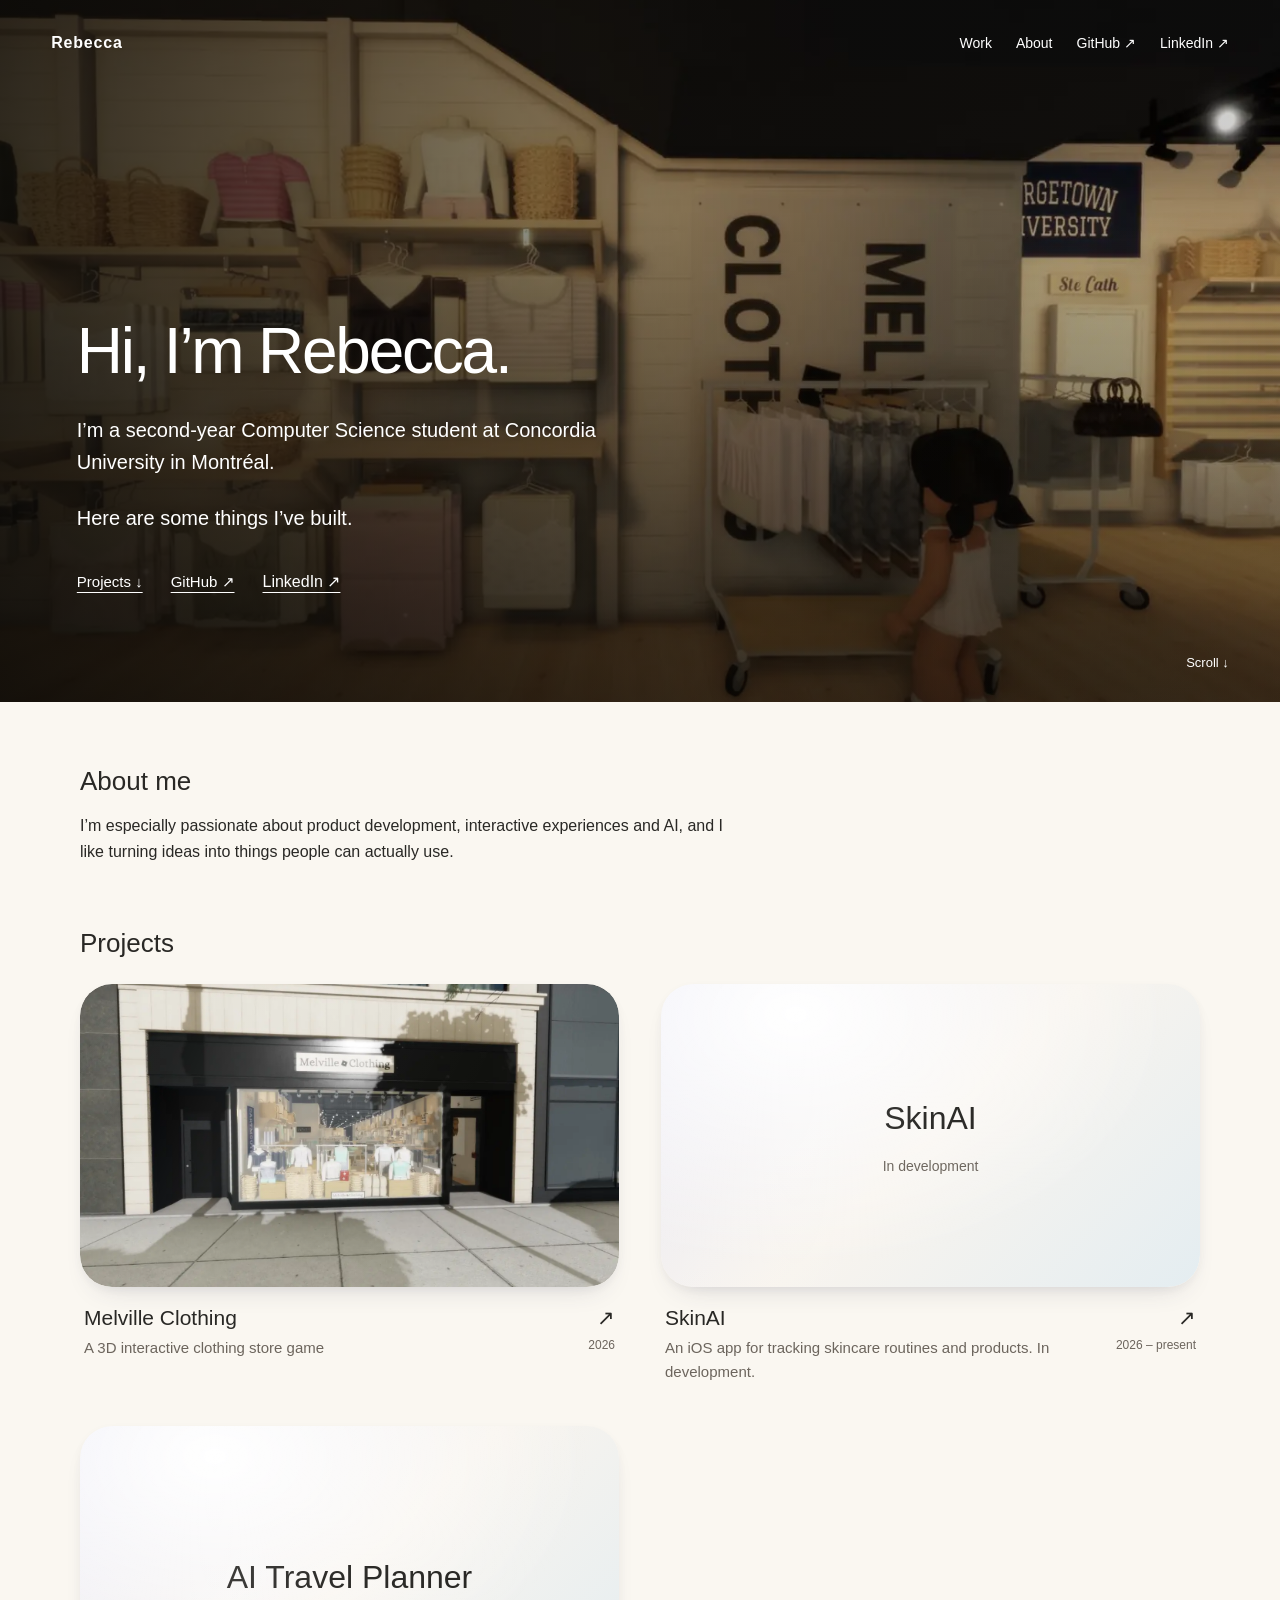
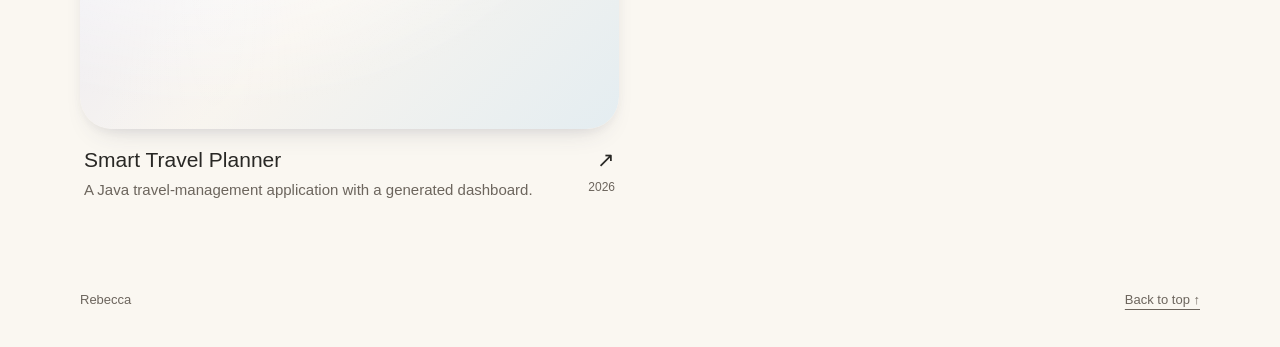
==== index.html @ ee742b2e "Rename project from 'AI Travel Planner' to 'Smart Travel Planner'" ====
<!doctype html>
<html lang="en">
<head>
  <meta charset="utf-8" />
  <meta name="viewport" content="width=device-width, initial-scale=1" />
  <meta name="description" content="Rebecca — second-year Computer Science student at Concordia University in Montréal, sharing projects in product development, AI, and interactive experiences." />
  <title>Rebecca — Portfolio</title>
  <link rel="stylesheet" href="styles.css?v=20261008-travel" />
</head>
<body>
  <header class="site-header">
    <a class="brand" href="#top">Rebecca</a>
    <nav aria-label="Primary navigation">
      <a href="#work">Work</a>
      <a href="#about">About</a>
      <a href="https://github.com/re-messi" target="_blank" rel="noreferrer">GitHub ↗</a>
      <a href="https://www.linkedin.com/in/re-messi/" target="_blank" rel="noreferrer">LinkedIn ↗</a>
    </nav>
  </header>

  <main id="top">
    <section class="hero" aria-labelledby="hero-title">
      <div class="hero-media" aria-hidden="true">
        <img src="assets/hero-store.webp" alt="" />
        <div class="hero-scrim"></div>
      </div>
      <div class="hero-content">

        <h1 id="hero-title">Hi, I’m Rebecca.</h1>
        <p class="hero-copy">I’m a second-year Computer Science student at Concordia University in Montréal.</p>
        <p class="hero-copy">Here are some things I’ve built.</p>
        <div class="hero-actions">
          <a class="button button-primary" href="#work">Projects ↓</a>
          <a class="button button-ghost" href="https://github.com/re-messi" target="_blank" rel="noreferrer">GitHub ↗</a>
      <a href="https://www.linkedin.com/in/re-messi/" target="_blank" rel="noreferrer">LinkedIn ↗</a>
        </div>
      </div>
      <a class="scroll-cue" href="#work" aria-label="Scroll to projects">Scroll ↓</a>
    </section>

    <section class="section about-section" id="about" aria-labelledby="about-title">
      <h2 id="about-title">About me</h2>
      <p>I’m especially passionate about product development, interactive experiences and AI, and I like turning ideas into things people can actually use.</p>
    </section>

    <section class="section project-selection" id="work" aria-labelledby="projects-title">
      <h2 id="projects-title">Projects</h2>
      <div class="project-previews">
        <a class="project-preview" href="melville.html">
          <div class="project-preview-media"><img src="assets/exterior.webp" alt="Melville Clothing storefront in Roblox" loading="lazy" /></div>
          <h3>Melville Clothing <span aria-hidden="true">↗</span></h3>
          <div class="project-preview-details">
            <p>A 3D interactive clothing store game</p>
            <p class="project-date">2026</p>
          </div>
        </a>
        <a class="project-preview" href="skinai.html">
          <div class="project-preview-media"><div class="project-placeholder" aria-hidden="true"><span>SkinAI</span><small>In development</small></div></div>
          <h3>SkinAI <span aria-hidden="true">↗</span></h3>
          <div class="project-preview-details">
            <p>An iOS app for tracking skincare routines and products. In development.</p>
            <p class="project-date"><time datetime="2026-09">2026</time> – present</p>
          </div>
        </a>
        <a class="project-preview" href="aitravelplanner.html">
          <div class="project-preview-media"><div class="project-placeholder" aria-hidden="true"><span>AI Travel Planner</span></div></div>
          <h3>Smart Travel Planner <span aria-hidden="true">↗</span></h3>
          <div class="project-preview-details">
            <p>A Java travel-management application with a generated dashboard.</p>
            <p class="project-date">2026</p>
          </div>
        </a>
      </div>
    </section>

  </main>

  <footer>
    <span>Rebecca</span>
    <a href="#top">Back to top ↑</a>
  </footer>
</body>
</html>
---- styles.css ----
:root {
  --ink: #292825;
  --paper: #faf7f1;
  --muted: #6c655d;
  --max: 1120px;
}
* { box-sizing: border-box; }
body {
  margin: 0;
  background: var(--paper);
  color: var(--ink);
  font-family: Inter, ui-sans-serif, -apple-system, BlinkMacSystemFont, "Segoe UI", sans-serif;
  line-height: 1.6;
}
a { color: inherit; text-underline-offset: 5px; }
img { display: block; width: 100%; }
button { font: inherit; }
a:focus-visible, button:focus-visible { outline: 2px solid currentColor; outline-offset: 5px; }
.site-header {
  position: absolute;
  z-index: 2;
  inset: 0 0 auto;
  display: flex;
  align-items: center;
  justify-content: space-between;
  padding: 24px clamp(20px, 4vw, 64px);
  color: white;
}
.brand { font-weight: 650; letter-spacing: .05em; text-decoration: none; }
nav { display: flex; gap: 24px; }
nav a { font-size: 14px; text-decoration: none; padding: 8px 0; }
.hero {
  min-height: 78vh;
  min-height: 78svh;
  position: relative;
  display: flex;
  align-items: flex-end;
  background: #17140f;
  color: white;
}
.hero-media { position: absolute; inset: 0; overflow: hidden; }
.hero-media img { height: 100%; object-fit: cover; object-position: center; }
.hero-scrim {
  position: absolute;
  inset: 0;
  background: linear-gradient(90deg, rgba(9,8,6,.82), rgba(9,8,6,.34) 55%, rgba(9,8,6,.18)), linear-gradient(0deg, rgba(9,8,6,.58), transparent 70%);
}
.hero-content {
  position: relative;
  width: 100%;
  padding: 150px clamp(20px, 6vw, 90px) 100px;
}
h1, h2, h3 { font-weight: 500; line-height: 1.2; }
.hero h1 { margin: 0; font-size: clamp(38px, 5vw, 68px); letter-spacing: -.035em; }
.hero-copy { max-width: 590px; margin: 24px 0 0; font-size: clamp(17px, 1.6vw, 20px); }
.hero-actions { display: flex; flex-wrap: wrap; align-items: center; gap: 28px; margin-top: 28px; }
.button { display: inline-block; padding: 8px 0; font-size: 15px; }
.scroll-cue { position: absolute; right: clamp(20px, 4vw, 64px); bottom: 28px; font-size: 13px; text-decoration: none; }
.section, footer { width: min(var(--max), calc(100% - 48px)); margin: 0 auto; }
.section { padding: 64px 0; }
.intro { padding-top: 24px; padding-bottom: 0; }
.section-kicker, .project-meta { margin: 0 0 12px; color: var(--muted); font-size: 14px; }
.section-kicker { margin-bottom: 28px; }
.project-heading { display: grid; grid-template-columns: 1fr 1fr; align-items: end; gap: 48px; margin-bottom: 32px; }
.project-heading h2, .project-heading h1 { font-size: clamp(30px, 4vw, 48px); letter-spacing: -.03em; margin: 0; }
.project-summary { margin: 0; max-width: 560px; }
.feature-shot { margin: 0; }
.feature-shot img { aspect-ratio: 16 / 9; object-fit: cover; }
.feature-shot figcaption { margin-top: 10px; font-size: 12px; color: var(--muted); }
.metrics { display: flex; flex-wrap: wrap; gap: 24px 56px; margin: 28px 0 20px; }
.metrics div { display: flex; flex-direction: column-reverse; }
.metrics dt { font-size: 13px; color: var(--muted); }
.metrics dd { margin: 0; font-size: 25px; font-weight: 500; }
.built-with { margin: 0; color: var(--muted); font-size: 14px; }
.built-with strong { color: var(--ink); font-weight: 500; }
.gallery-section { padding-top: 44px; padding-bottom: 32px; }
.gallery-heading { display: flex; justify-content: space-between; align-items: baseline; gap: 16px; margin-bottom: 20px; }
.gallery-heading h3, .gallery-heading h2 { font-size: 22px; margin: 0; }
.gallery-heading > p { font-size: 13px; color: var(--muted); margin: 0; }
.gallery-grid { display: grid; grid-template-columns: repeat(2, minmax(0, 1fr)); gap: 16px; }
.gallery-item { border: 0; padding: 0; background: #ddd5cb; cursor: zoom-in; }
.gallery-item img { aspect-ratio: 16 / 10; object-fit: cover; }
.derm-section { padding-bottom: 64px; }
.derm-section h2, .about-section h2 { margin: 0 0 8px; font-size: 26px; }
.derm-section p:last-child { margin: 12px 0 0; }
.about-section { padding-bottom: 24px; }
.about-section p { max-width: 650px; margin: 16px 0; }
.text-link { font-size: 14px; }
footer { padding: 24px 0 36px; display: flex; justify-content: space-between; gap: 20px; font-size: 13px; color: var(--muted); }
.lightbox { width: min(1280px, 94vw); max-width: none; max-height: 94vh; border: 0; padding: 0; background: transparent; }
.lightbox::backdrop { background: rgba(10,10,8,.9); }
.lightbox img { width: 100%; max-height: 86vh; object-fit: contain; }
.lightbox-close { position: absolute; top: 12px; right: 12px; width: 44px; height: 44px; border: 0; background: rgba(0,0,0,.8); color: white; font-size: 26px; cursor: pointer; }
body:has(.lightbox[open]) { overflow: hidden; }
@media (max-width: 700px) {
  .site-header { padding: 16px 20px; }
  nav { gap: 18px; }
  .hero { min-height: 650px; min-height: max(600px, 80svh); }
  .hero-content { padding: 140px 24px 96px; }
  .hero-media img { object-position: 56% center; }
  .project-heading { grid-template-columns: 1fr; gap: 20px; }
  .intro { padding-top: 24px; }
  .metrics { gap: 20px 32px; }
  .gallery-heading { display: block; }
  .gallery-heading > p { margin-top: 8px; }
  .gallery-grid { grid-template-columns: 1fr; }
  .section { scroll-margin-top: 24px; }
}
@media (max-width: 360px) {
  nav { gap: 12px; }
  .metrics { gap: 20px; }
  footer { flex-wrap: wrap; }
}

.project-selection { padding-top: 24px; }
.project-selection > h2 { margin: 0 0 24px; font-size: 26px; }
.project-previews { display: grid; grid-template-columns: repeat(2, minmax(0, 1fr)); gap: 42px; width: 100%; max-width: 1120px; margin-inline: auto; }
.project-preview { display: block; text-decoration: none; }
.project-preview img, .project-placeholder { aspect-ratio: 16 / 9; object-fit: cover; border-radius: inherit; }
.project-preview h3 { display: flex; justify-content: space-between; gap: 12px; font-size: 21px; margin: 18px 4px 6px; }
.project-preview p { margin: 0 4px; color: var(--muted); font-size: 15px; }
.project-preview-details { display: grid; grid-template-columns: minmax(0, 1fr) auto; gap: 16px; align-items: start; margin: 0 4px; }
.project-preview-details p { margin: 0; }
.project-preview .project-date { font-size: 12px; text-align: right; white-space: nowrap; }
.project-preview:hover h3 { text-decoration: underline; text-underline-offset: 5px; }
.project-placeholder { display: flex; flex-direction: column; align-items: center; justify-content: center; background: radial-gradient(ellipse at 25% 10%, #fff 0%, transparent 65%), linear-gradient(135deg, #e9e9f5, #f8f4ee 50%, #e4edf1); color: var(--muted); gap: 10px; }
.project-placeholder span { font-size: 32px; font-weight: 500; color: var(--ink); }
.project-placeholder small { font-size: 14px; }
.detail-header { position: relative; color: var(--ink); }
.back-link { display: inline-block; margin-bottom: 32px; font-size: 14px; }
.detail-intro h1 { margin: 0 0 20px; font-size: clamp(36px, 5vw, 54px); }
.detail-intro { min-height: 65vh; }
.skinai-intro { min-height: 0; padding-top: 40px; padding-bottom: 48px; }
.skinai-layout { display: grid; grid-template-columns: minmax(0, 1.2fr) minmax(220px, .8fr); gap: 64px; align-items: center; }
.skinai-copy { max-width: 580px; }
.skinai-details h2 { margin: 32px 0 16px; font-size: 25px; letter-spacing: -.02em; }
.skinai-details p { margin: 0 0 16px; }
.skinai-details strong { font-weight: 500; }
.skinai-phone { width: min(100%, 300px); margin: 0; justify-self: center; }
.skinai-phone img { height: auto; }
.skinai-phone figcaption { margin-top: 16px; color: var(--muted); font-size: 12px; text-align: center; }
.travel-overview { display: grid; grid-template-columns: minmax(0, .95fr) minmax(0, 1.05fr); align-items: center; gap: 48px; }
.travel-overview h1 { margin: 0 0 24px; font-size: clamp(34px, 4vw, 48px); letter-spacing: -.03em; }
.travel-credit { margin: 24px 0 16px; color: var(--muted); font-size: 14px; }
.travel-page .gallery-item img { aspect-ratio: auto; }
.travel-page code { font-size: .88em; overflow-wrap: anywhere; }
.travel-data > h2 { margin: 0 0 28px; font-size: 25px; letter-spacing: -.02em; }
.travel-data-grid { display: grid; grid-template-columns: repeat(3, minmax(0, 1fr)); gap: 32px; }
.travel-data-grid h3 { margin: 0 0 16px; font-size: 19px; }
.travel-data-grid p { margin: 0 0 16px; }
.trip-model { padding: 24px 0; text-align: center; }
.trip-model-root { display: flex; flex-direction: column; gap: 4px; max-width: 230px; margin: 0 auto; padding: 20px; border-radius: 16px; background: #f0ede7; }
.trip-model span { display: block; color: var(--muted); font-size: 12px; }
.trip-model-components { display: grid; grid-template-columns: repeat(3, minmax(0, 1fr)); gap: 12px; list-style: none; padding: 0; margin: 20px 0 24px; }
.trip-model-components li::before { content: '↓'; display: block; color: var(--muted); margin-bottom: 12px; }
.trip-model-components strong { font-size: 13px; overflow-wrap: anywhere; }
.trip-model-components span { margin-top: 6px; }
@media (max-width: 700px) {
  .site-header { flex-wrap: wrap; gap: 8px 24px; }
  .site-header nav { flex-wrap: wrap; gap: 8px 18px; }
  .project-previews { grid-template-columns: 1fr; gap: 40px; }
  .project-page .intro { padding-top: 32px; }
  .skinai-layout { grid-template-columns: minmax(0, 1fr); gap: 32px; }
  .travel-overview { grid-template-columns: minmax(0, 1fr); gap: 32px; }
  .travel-data-grid { grid-template-columns: minmax(0, 1fr); gap: 24px; }
  .trip-model-components { grid-template-columns: minmax(0, 1fr); }
}


.project-preview-media {
  position: relative;
  padding: 0;
  overflow: hidden;
  border: 0;
  border-radius: 32px;
  isolation: isolate;
  background: transparent;
  box-shadow: 0 3px 8px rgba(56,60,85,.04), 0 14px 28px -16px rgba(56,60,85,.22);
  transition: transform .35s ease, box-shadow .35s ease;
}
.project-preview-media::after {
  content: "";
  position: absolute;
  inset: 0;
  border-radius: inherit;
  pointer-events: none;
  background: linear-gradient(115deg, transparent 12%, rgba(255,255,255,.08) 28%, rgba(255,255,255,.52) 43%, rgba(255,255,255,.12) 57%, transparent 76%);
  opacity: .18;
  transform: translateX(-12%);
  transition: opacity .4s ease, transform .65s ease;
}
.project-preview:focus-visible .project-preview-media {
  transform: translateY(-4px);
  box-shadow: 0 18px 34px -14px rgba(80,86,120,.25);
}
.project-preview:focus-visible .project-preview-media::after { opacity: .8; transform: translateX(12%); }
@media (hover: hover) and (pointer: fine) {
  .project-preview:hover .project-preview-media {
    transform: translateY(-4px);
    box-shadow: 0 18px 34px -14px rgba(80,86,120,.25);
  }
  .project-preview:hover .project-preview-media::after { opacity: .8; transform: translateX(12%); }
}
.project-page .section { max-width: 1000px; }
.feature-shot img { border-radius: 22px; max-height: 500px; }
.project-story { padding-top: 72px; padding-bottom: 24px; }
.story-row { display: grid; grid-template-columns: minmax(0, .9fr) minmax(0, 1.1fr); align-items: center; gap: 48px; }
.story-row + .story-row { margin-top: 72px; }
.story-row-reverse { grid-template-columns: minmax(0, 1.1fr) minmax(0, .9fr); }
.story-row-reverse .story-text { grid-column: 2; grid-row: 1; }
.story-row-reverse .story-photo { grid-column: 1; grid-row: 1; }
.story-text h2, .story-text h3 { font-size: 25px; letter-spacing: -.02em; margin: 0 0 20px; }
.story-text p { margin: 0 0 16px; }
.story-text p:last-child { margin-bottom: 0; }
.story-photo { margin: 0; min-width: 0; }
.story-photo .gallery-item { display: block; width: 100%; }
.story-photo .gallery-item img { height: auto; }
.story-photo figcaption { color: var(--muted); font-size: 12px; margin: 10px 2px 0; }
.gallery-item { border-radius: 18px; overflow: hidden; }
.gallery-item img { aspect-ratio: 16 / 10; }
@media (max-width: 700px) {
  .project-story { padding-top: 48px; }
  .story-row, .story-row-reverse { grid-template-columns: minmax(0, 1fr); gap: 24px; }
  .story-row-reverse .story-text, .story-row-reverse .story-photo { grid-column: auto; grid-row: auto; }
  .story-row + .story-row { margin-top: 48px; }
  .project-preview-media { border-radius: 28px; }
  .project-preview img, .project-placeholder { border-radius: inherit; }
}
@media (prefers-reduced-motion: reduce) {
  .project-preview-media, .project-preview-media::after { transition: none; }
  .project-preview:hover .project-preview-media,
  .project-preview:focus-visible .project-preview-media,
  .project-preview-media::after,
  .project-preview:hover .project-preview-media::after,
  .project-preview:focus-visible .project-preview-media::after { transform: none; }
}

.overlapping-photos {
  position: relative;
  aspect-ratio: 1.12;
  margin-top: clamp(36px, 6vw, 56px);
}
.story-photo .comparison-back,
.story-photo .comparison-front {
  position: absolute;
  width: 84%;
  box-shadow: 0 14px 28px -16px rgba(41,40,37,.35);
}
.comparison-back { top: -12%; left: 0; transform: rotate(-3deg); }
.comparison-front { right: 0; bottom: 0; transform: rotate(3deg); z-index: 1; }
.comparison-back img { aspect-ratio: 4 / 3; }
.comparison-front img { aspect-ratio: 2525 / 1586; }
.comparison-back img, .comparison-front img { height: auto; }
.comparison-back:focus-visible,
.comparison-front:focus-visible { z-index: 2; }
.store-comparison figcaption, .build-comparison figcaption, .systems-comparison figcaption, .optimization-comparison figcaption { margin-top: 20px; }
@media (max-width: 700px) {
  .overlapping-photos { margin: 36px 5px 8px; }
}

.build-comparison .comparison-back img { aspect-ratio: 2940 / 1851; }
.build-comparison .comparison-front img { aspect-ratio: 2524 / 1603; }

.systems-comparison .overlapping-photos { aspect-ratio: 1.05; }
.systems-comparison .comparison-back img { aspect-ratio: 2940 / 1837; }
.systems-comparison .comparison-front img { aspect-ratio: 2216 / 1580; }

.optimization-comparison .comparison-back img { aspect-ratio: 2378 / 1593; }
.optimization-comparison .comparison-front img { aspect-ratio: 2940 / 1833; }

.story-text .project-meta { margin-bottom: 10px; }

.launch-video { width: min(100%, 300px); justify-self: center; }
.tiktok-player { aspect-ratio: 9 / 16; overflow: hidden; border-radius: 22px; background: #17140f; box-shadow: 0 14px 28px -16px rgba(41,40,37,.25); }
.tiktok-player iframe { display: block; width: 100%; height: 100%; border: 0; }
.project-links { display: flex; flex-wrap: wrap; gap: 12px 24px; margin: 28px 0 16px; }

.challenges-story { align-items: start; }
.challenge-note + .challenge-note { margin-top: 28px; }
.challenges-story .challenge-reflection { margin-top: 24px; }
.challenge-note h3 { margin-bottom: 12px; font-size: 18px; }
.challenge-source { font-size: 12px; color: var(--muted); }
.challenges-photo { width: min(100%, 340px); justify-self: center; }
.challenges-photo .gallery-item img { aspect-ratio: 720 / 1151; height: auto; object-fit: contain; }

.section-nav {
  position: sticky;
  top: 0;
  z-index: 3;
  display: flex;
  align-items: center;
  gap: 20px;
  padding: 10px 24px;
  overflow-x: auto;
  scrollbar-width: thin;
  background: rgba(250,247,241,.96);
  border-bottom: 1px solid rgba(41,40,37,.08);
}
.section-nav-label { display: none; }
.section-nav a {
  flex: 0 0 auto;
  padding: 7px 0;
  color: var(--muted);
  font-size: 13px;
  text-decoration: none;
  white-space: nowrap;
}
.section-nav a:hover, .section-nav a[aria-current="location"] { color: var(--ink); }
.section-nav a[aria-current="location"] { font-weight: 600; }
.section-nav a:focus-visible { outline-offset: -2px; }
.has-section-nav #work, .has-section-nav h2[id] { scroll-margin-top: 96px; }
@media (min-width: 1100px) {
  .has-section-nav { padding-left: 200px; }
  .section-nav {
    position: fixed;
    top: 50%;
    left: 24px;
    width: 164px;
    max-height: calc(100vh - 48px);
    transform: translateY(-50%);
    display: block;
    padding: 0;
    overflow-y: auto;
    background: transparent;
    border: 0;
  }
  .section-nav-label { display: block; margin: 0 0 12px 14px; color: var(--muted); font-size: 12px; }
  .section-nav a { display: block; padding: 8px 12px; border-left: 2px solid transparent; }
  .section-nav a[aria-current="location"] { border-left-color: var(--ink); }
  .has-section-nav #work, .has-section-nav h2[id] { scroll-margin-top: 64px; }
}
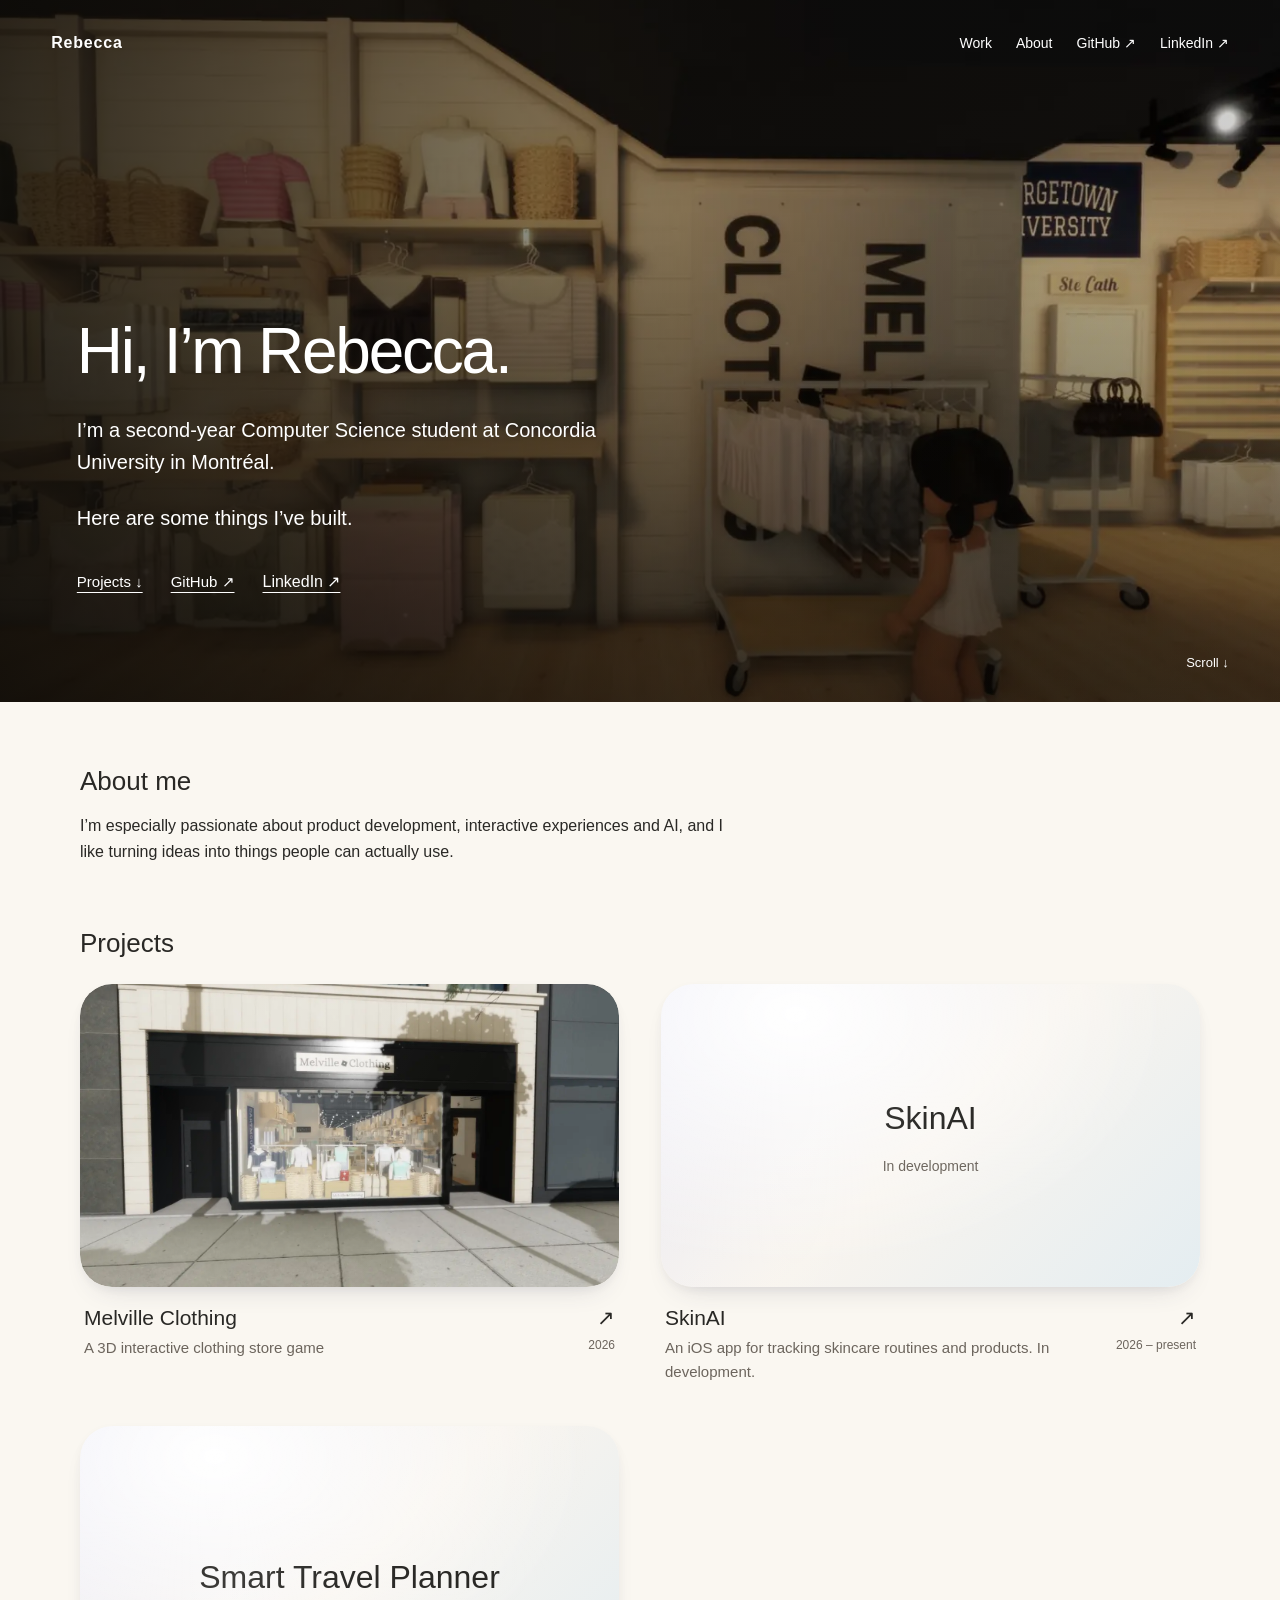
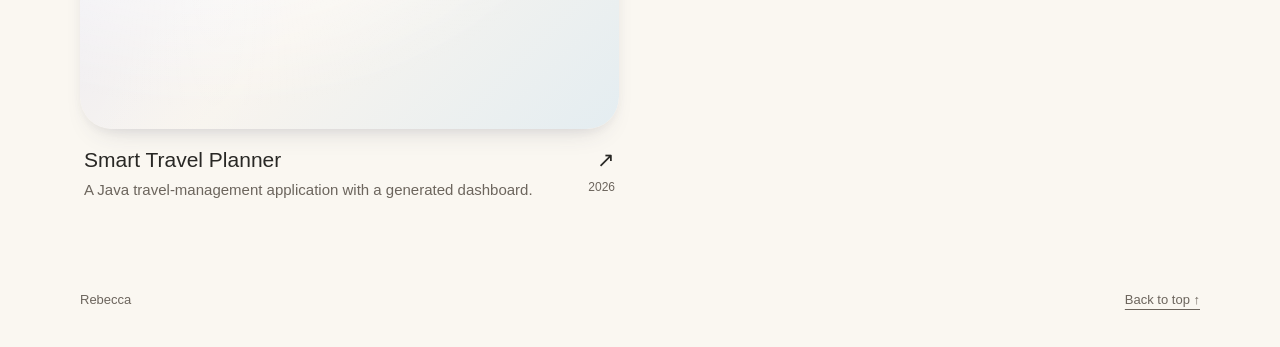
==== commit 7da2b171: "Change project name from 'AI Travel Planner' to 'Smart Travel Planner'" ====
--- a/index.html
+++ b/index.html
@@ -63,7 +63,7 @@
           </div>
         </a>
         <a class="project-preview" href="aitravelplanner.html">
-          <div class="project-preview-media"><div class="project-placeholder" aria-hidden="true"><span>AI Travel Planner</span></div></div>
+          <div class="project-preview-media"><div class="project-placeholder" aria-hidden="true"><span>Smart Travel Planner</span></div></div>
           <h3>Smart Travel Planner <span aria-hidden="true">↗</span></h3>
           <div class="project-preview-details">
             <p>A Java travel-management application with a generated dashboard.</p>
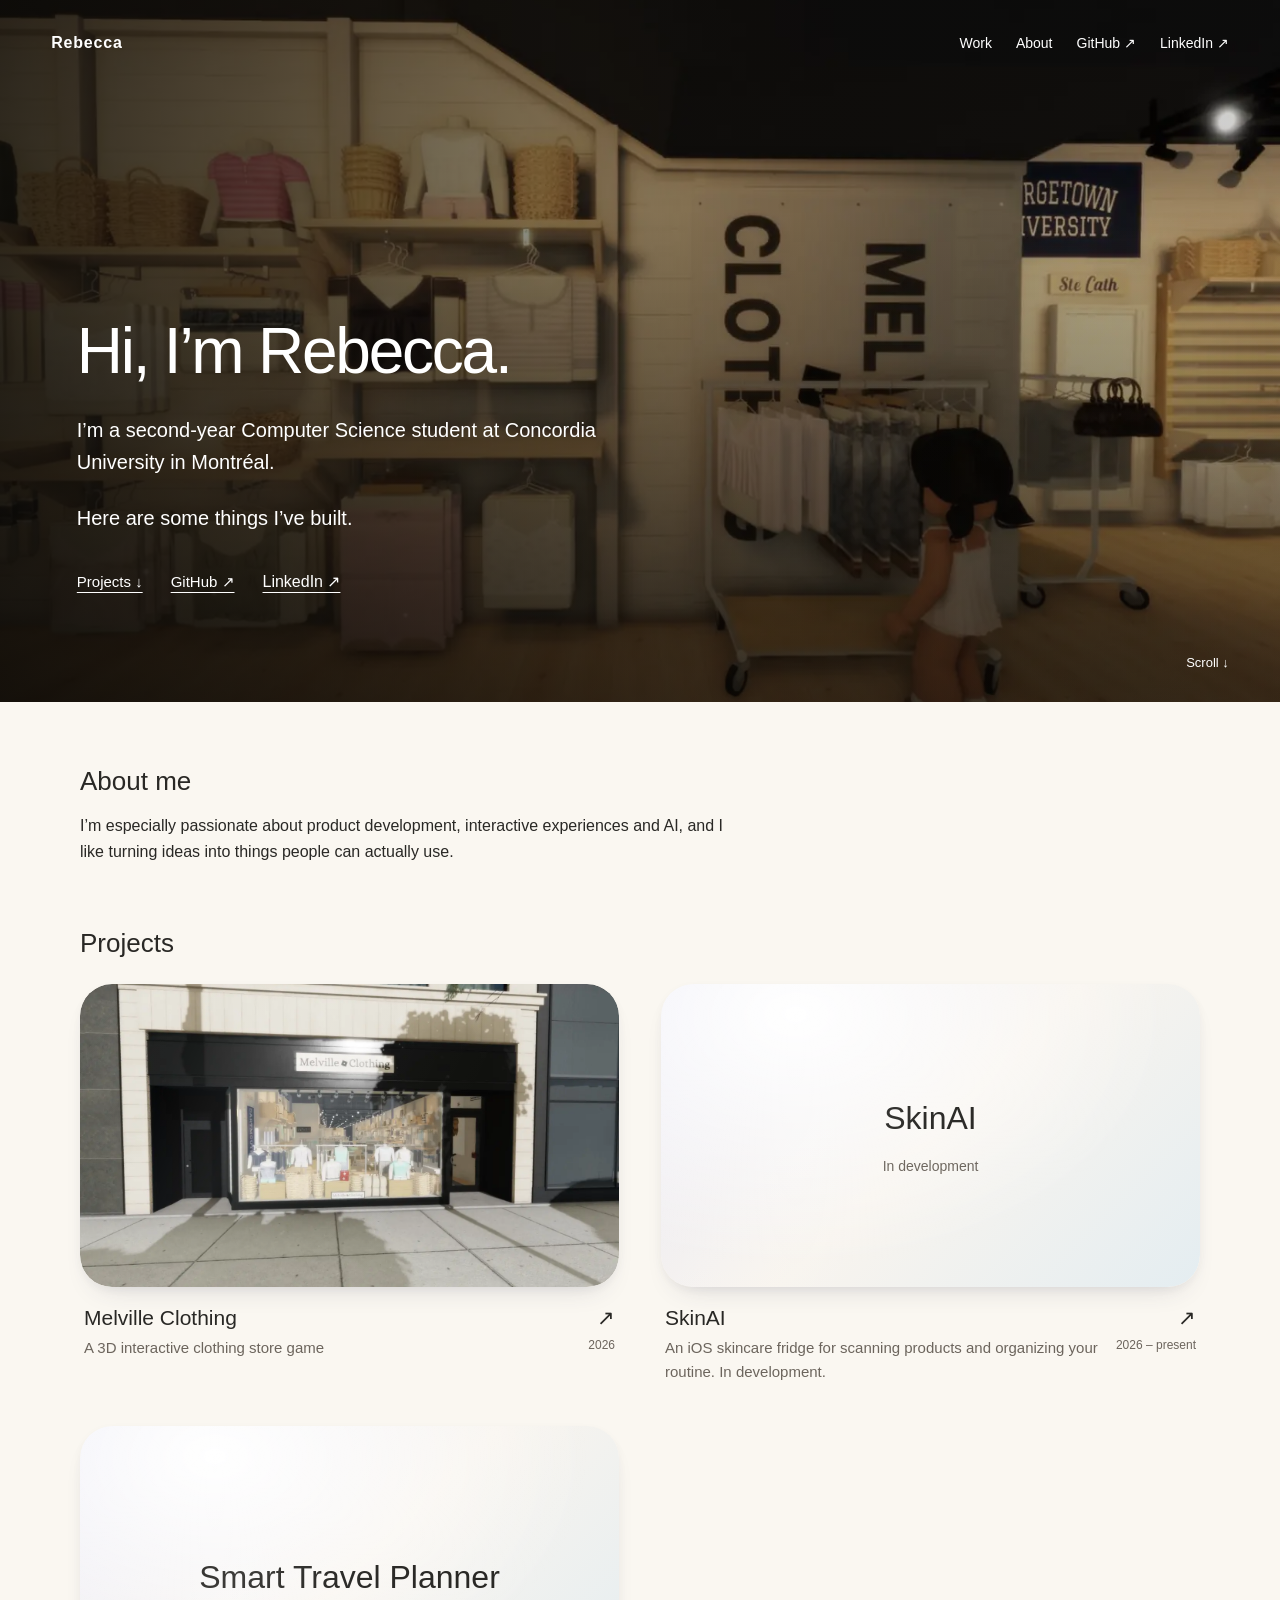
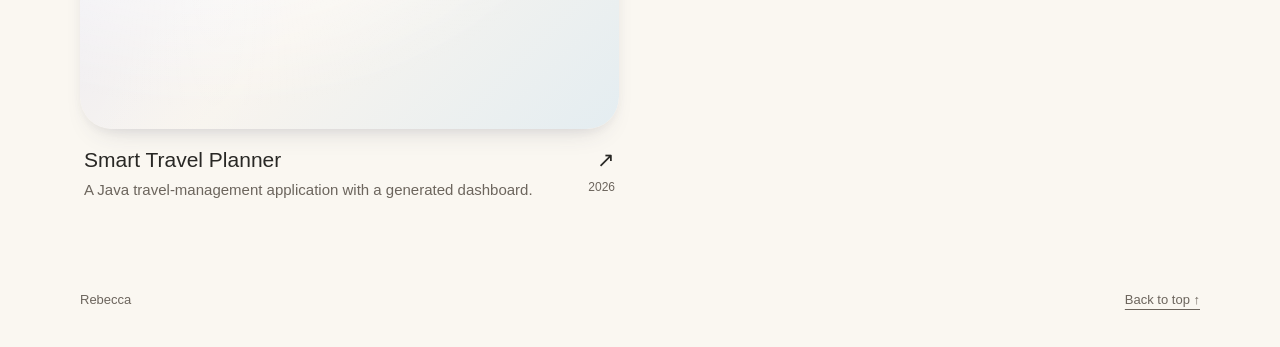
==== commit 19834f89: "Update SkinAI portfolio for skincare fridge app" ====
--- a/index.html
+++ b/index.html
@@ -58,7 +58,7 @@
           <div class="project-preview-media"><div class="project-placeholder" aria-hidden="true"><span>SkinAI</span><small>In development</small></div></div>
           <h3>SkinAI <span aria-hidden="true">↗</span></h3>
           <div class="project-preview-details">
-            <p>An iOS app for tracking skincare routines and products. In development.</p>
+            <p>An iOS skincare fridge for scanning products and organizing your routine. In development.</p>
             <p class="project-date"><time datetime="2026-09">2026</time> – present</p>
           </div>
         </a>
--- a/styles.css
+++ b/styles.css
@@ -139,6 +139,12 @@
 .skinai-phone { width: min(100%, 300px); margin: 0; justify-self: center; }
 .skinai-phone img { height: auto; }
 .skinai-phone figcaption { margin-top: 16px; color: var(--muted); font-size: 12px; text-align: center; }
+.skinai-section { padding-block: 40px; }
+.skinai-section > h2 { margin: 0 0 28px; font-size: 25px; letter-spacing: -.02em; }
+.skinai-features { display: grid; grid-template-columns: repeat(3, minmax(0, 1fr)); gap: 32px; }
+.skinai-features h3 { margin: 0 0 16px; font-size: 19px; }
+.skinai-features p, .skinai-notes p { margin: 0 0 16px; }
+.skinai-notes { max-width: 760px; }
 .travel-overview { display: grid; grid-template-columns: minmax(0, .95fr) minmax(0, 1.05fr); align-items: center; gap: 48px; }
 .travel-overview h1 { margin: 0 0 24px; font-size: clamp(34px, 4vw, 48px); letter-spacing: -.03em; }
 .travel-credit { margin: 24px 0 16px; color: var(--muted); font-size: 14px; }
@@ -161,6 +167,7 @@
   .project-previews { grid-template-columns: 1fr; gap: 40px; }
   .project-page .intro { padding-top: 32px; }
   .skinai-layout { grid-template-columns: minmax(0, 1fr); gap: 32px; }
+  .skinai-features { grid-template-columns: minmax(0, 1fr); gap: 24px; }
   .travel-overview { grid-template-columns: minmax(0, 1fr); gap: 32px; }
   .travel-data-grid { grid-template-columns: minmax(0, 1fr); gap: 24px; }
   .trip-model-components { grid-template-columns: minmax(0, 1fr); }
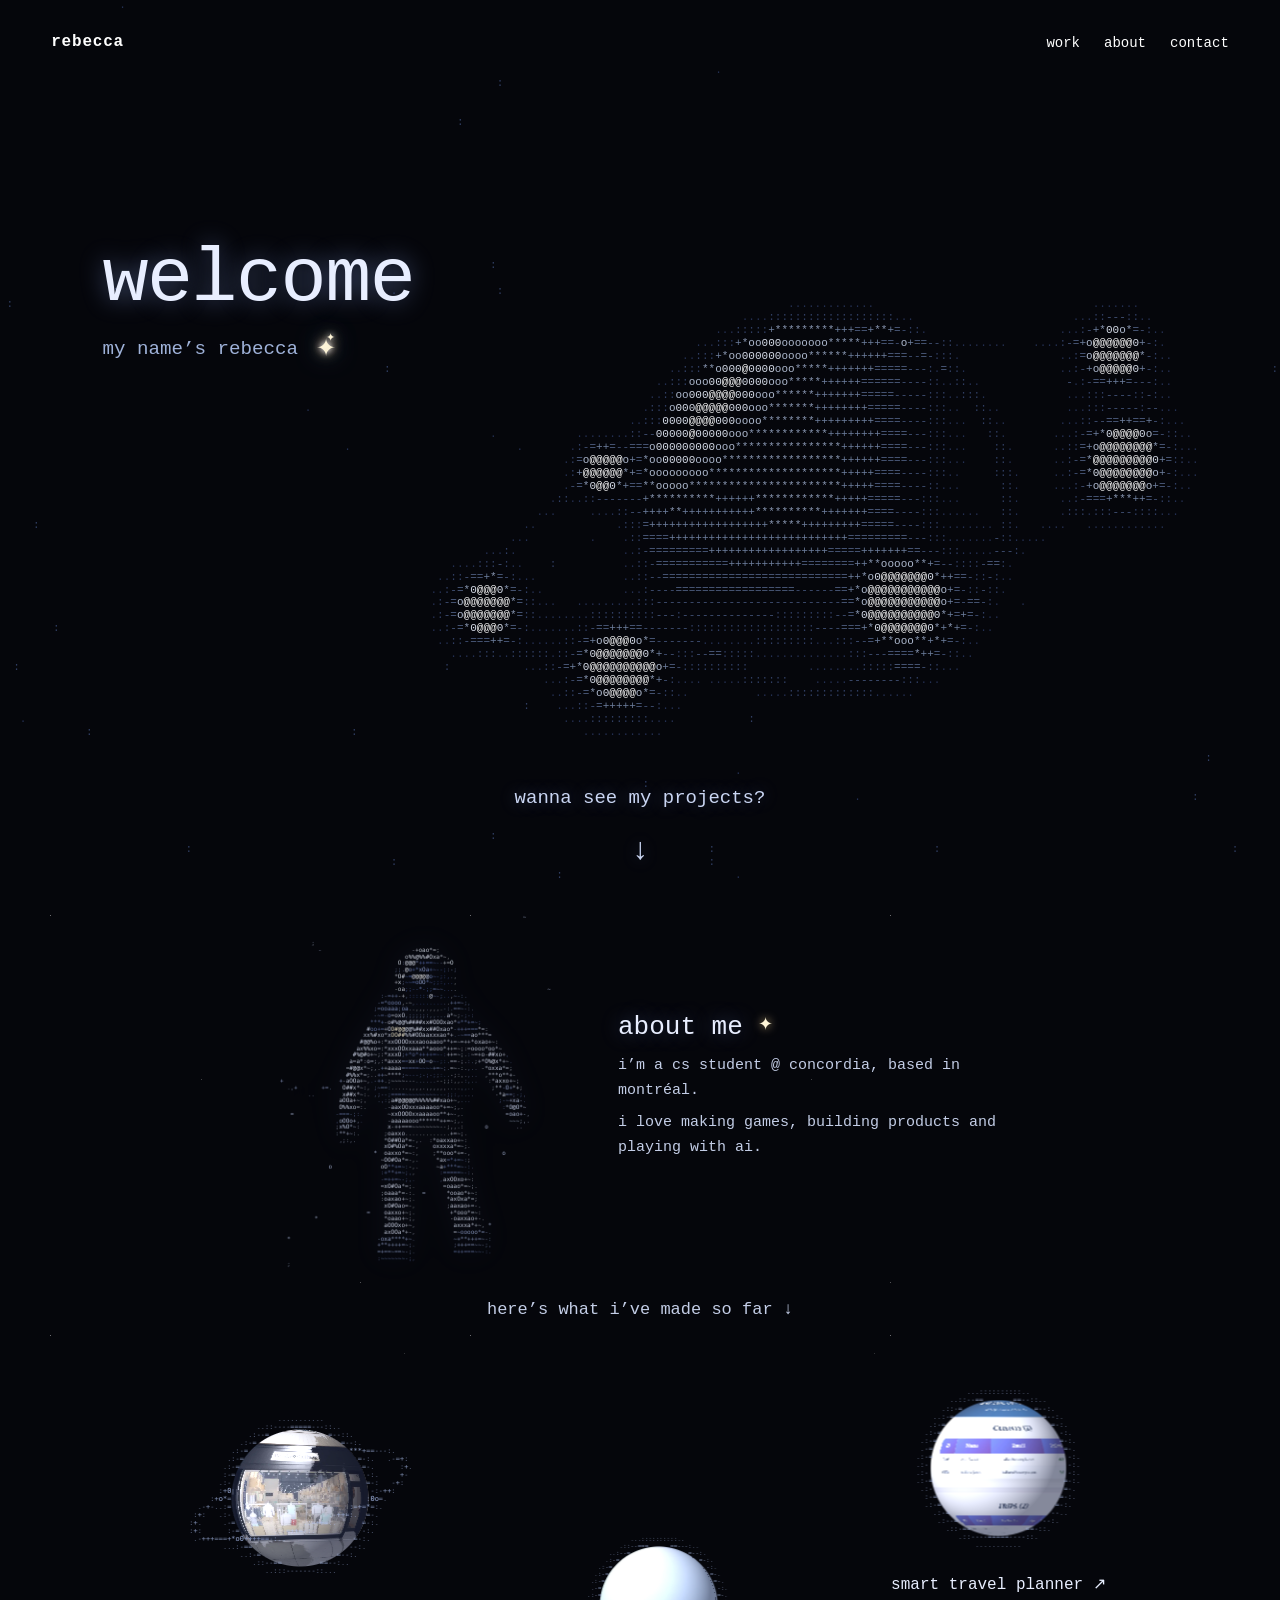
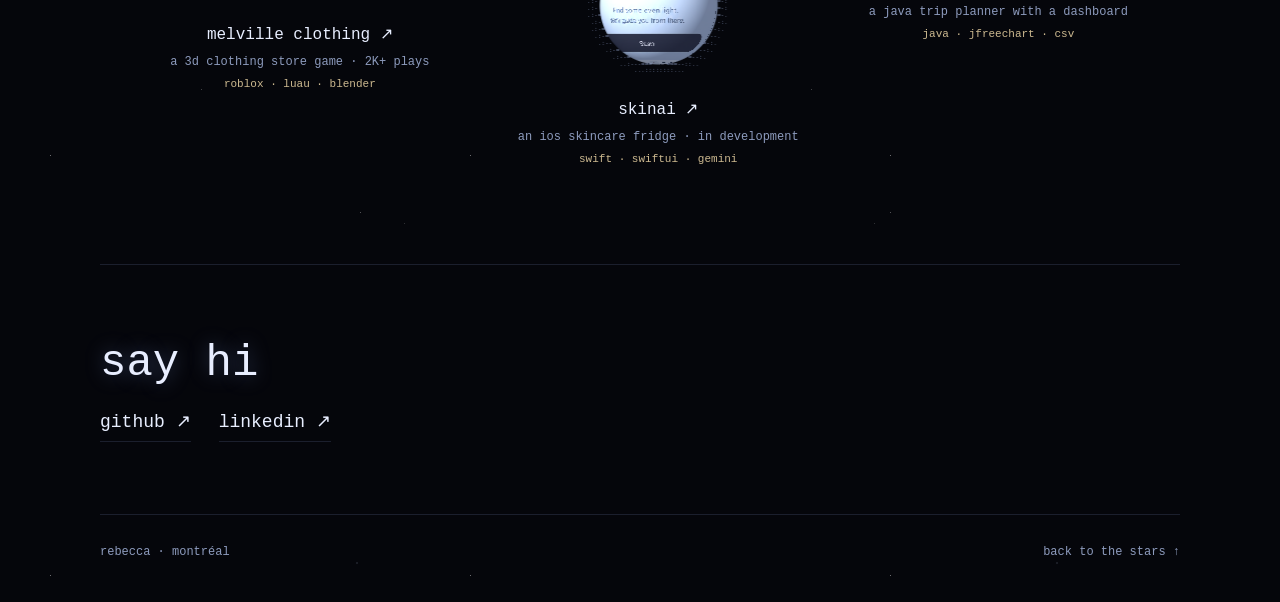
==== commit 1757f110: "Redesign portfolio with ASCII space theme and planet project pages Homepage: ASCII planet hero, astr" ====
--- a/index.html
+++ b/index.html
@@ -7,77 +7,79 @@
   <title>Rebecca — Portfolio</title>
   <link rel="stylesheet" href="styles.css?v=20261008-travel" />
 </head>
-<body>
+<body class="space-page">
   <header class="site-header">
     <a class="brand" href="#top">Rebecca</a>
     <nav aria-label="Primary navigation">
       <a href="#work">Work</a>
       <a href="#about">About</a>
-      <a href="https://github.com/re-messi" target="_blank" rel="noreferrer">GitHub ↗</a>
-      <a href="https://www.linkedin.com/in/re-messi/" target="_blank" rel="noreferrer">LinkedIn ↗</a>
+      <a href="#contact">Contact</a>
     </nav>
   </header>
 
   <main id="top">
-    <section class="hero" aria-labelledby="hero-title">
-      <div class="hero-media" aria-hidden="true">
-        <img src="assets/hero-store.webp" alt="" />
-        <div class="hero-scrim"></div>
+    <section class="hero ascii-hero" aria-labelledby="hero-title">
+      <canvas class="ascii-planet" aria-hidden="true"></canvas>
+      <div class="ascii-hero-text">
+        <h1 id="hero-title">welcome</h1>
+        <p>my name’s rebecca <span class="sparkle" aria-hidden="true"><span>✦</span><span>✦</span><span>✦</span></span></p>
       </div>
-      <div class="hero-content">
-
-        <h1 id="hero-title">Hi, I’m Rebecca.</h1>
-        <p class="hero-copy">I’m a second-year Computer Science student at Concordia University in Montréal.</p>
-        <p class="hero-copy">Here are some things I’ve built.</p>
-        <div class="hero-actions">
-          <a class="button button-primary" href="#work">Projects ↓</a>
-          <a class="button button-ghost" href="https://github.com/re-messi" target="_blank" rel="noreferrer">GitHub ↗</a>
-      <a href="https://www.linkedin.com/in/re-messi/" target="_blank" rel="noreferrer">LinkedIn ↗</a>
-        </div>
-      </div>
-      <a class="scroll-cue" href="#work" aria-label="Scroll to projects">Scroll ↓</a>
+      <a class="projects-prompt" href="#work">
+        <span>wanna see my projects?</span>
+        <span class="projects-arrow" aria-hidden="true">↓</span>
+      </a>
     </section>
 
-    <section class="section about-section" id="about" aria-labelledby="about-title">
-      <h2 id="about-title">About me</h2>
-      <p>I’m especially passionate about product development, interactive experiences and AI, and I like turning ideas into things people can actually use.</p>
+    <section class="sp-hello" id="about" aria-labelledby="about-title">
+      <canvas class="ascii-astronaut astronaut" aria-hidden="true"></canvas>
+      <div class="sp-hello-text">
+        <h2 id="about-title">about me <span aria-hidden="true">✦</span></h2>
+        <p>i’m a cs student @ concordia, based in montréal.</p>
+        <p>i love making games, building products and playing with ai.</p>
+      </div>
     </section>
 
-    <section class="section project-selection" id="work" aria-labelledby="projects-title">
-      <h2 id="projects-title">Projects</h2>
-      <div class="project-previews">
-        <a class="project-preview" href="melville.html">
-          <div class="project-preview-media"><img src="assets/exterior.webp" alt="Melville Clothing storefront in Roblox" loading="lazy" /></div>
-          <h3>Melville Clothing <span aria-hidden="true">↗</span></h3>
-          <div class="project-preview-details">
-            <p>A 3D interactive clothing store game</p>
-            <p class="project-date">2026</p>
-          </div>
+    <section class="sp-section sp-work" id="work" aria-labelledby="projects-title">
+      <h2 id="projects-title" class="visually-hidden">Projects</h2>
+      <p class="sp-intro">here’s what i’ve made so far ↓</p>
+
+      <div class="worlds">
+        <a class="world" href="melville.html">
+          <canvas class="ascii-world" data-src="assets/exterior.webp" data-ring aria-hidden="true"></canvas>
+          <span class="world-name">melville clothing ↗</span>
+          <span class="world-desc">a 3d clothing store game · 2K+ plays</span>
+          <span class="world-stack">roblox · luau · blender</span>
         </a>
-        <a class="project-preview" href="skinai.html">
-          <div class="project-preview-media"><div class="project-placeholder" aria-hidden="true"><span>SkinAI</span><small>In development</small></div></div>
-          <h3>SkinAI <span aria-hidden="true">↗</span></h3>
-          <div class="project-preview-details">
-            <p>An iOS skincare fridge for scanning products and organizing your routine. In development.</p>
-            <p class="project-date"><time datetime="2026-09">2026</time> – present</p>
-          </div>
+        <a class="world" href="skinai.html">
+          <canvas class="ascii-world" data-src="assets/skinai-iphone.png" data-crop="0.2 0.5 0.6 0.44" data-offset="2" aria-hidden="true"></canvas>
+          <span class="world-name">skinai ↗</span>
+          <span class="world-desc">an ios skincare fridge · in development</span>
+          <span class="world-stack">swift · swiftui · gemini</span>
         </a>
-        <a class="project-preview" href="aitravelplanner.html">
-          <div class="project-preview-media"><div class="project-placeholder" aria-hidden="true"><span>Smart Travel Planner</span></div></div>
-          <h3>Smart Travel Planner <span aria-hidden="true">↗</span></h3>
-          <div class="project-preview-details">
-            <p>A Java travel-management application with a generated dashboard.</p>
-            <p class="project-date">2026</p>
-          </div>
+        <a class="world" href="aitravelplanner.html">
+          <canvas class="ascii-world" data-src="assets/travel-dashboard-overview.png" data-offset="4" aria-hidden="true"></canvas>
+          <span class="world-name">smart travel planner ↗</span>
+          <span class="world-desc">a java trip planner with a dashboard</span>
+          <span class="world-stack">java · jfreechart · csv</span>
         </a>
       </div>
     </section>
 
+    <section class="sp-section sp-contact" id="contact" aria-labelledby="contact-title">
+      <h2 id="contact-title">say hi</h2>
+      <div class="sp-links">
+        <a href="https://github.com/re-messi" target="_blank" rel="noreferrer">github ↗</a>
+        <a href="https://www.linkedin.com/in/re-messi/" target="_blank" rel="noreferrer">linkedin ↗</a>
+      </div>
+    </section>
   </main>
 
-  <footer>
-    <span>Rebecca</span>
-    <a href="#top">Back to top ↑</a>
+  <footer class="sp-footer">
+    <span>rebecca · montréal</span>
+    <a href="#top">back to the stars ↑</a>
   </footer>
+  <script src="ascii-planet.js" defer></script>
+  <script src="ascii-worlds.js" defer></script>
+  <script src="ascii-astronaut.js" defer></script>
 </body>
 </html>
--- a/styles.css
+++ b/styles.css
@@ -336,3 +336,171 @@
   .section-nav a[aria-current="location"] { border-left-color: var(--ink); }
   .has-section-nav #work, .has-section-nav h2[id] { scroll-margin-top: 64px; }
 }
+
+/* ASCII planet hero */
+.ascii-hero { min-height: 100vh; min-height: 100svh; background: #05060b; overflow: hidden; }
+.ascii-planet { position: absolute; inset: 0; width: 100%; height: 100%; display: block; }
+.visually-hidden {
+  position: absolute; width: 1px; height: 1px; padding: 0; margin: -1px;
+  overflow: hidden; clip: rect(0 0 0 0); white-space: nowrap; border: 0;
+}
+.ascii-hero-text {
+  position: absolute;
+  z-index: 1;
+  top: 26vh;
+  top: 26svh;
+  left: clamp(24px, 8vw, 120px);
+  font-family: ui-monospace, "SF Mono", Menlo, monospace;
+  color: #e8eeff;
+  pointer-events: none;
+}
+.ascii-hero-text h1 {
+  margin: 0;
+  font-size: clamp(40px, 6vw, 84px);
+  font-weight: 400;
+  letter-spacing: -.02em;
+  text-shadow: 0 0 24px rgba(150, 180, 255, .45);
+}
+.ascii-hero-text p { margin: 8px 0 0; font-size: clamp(15px, 1.5vw, 20px); color: #9fb2d9; }
+@media (max-width: 700px) { .ascii-hero-text { top: 20vh; top: 20svh; } }
+.projects-prompt {
+  position: absolute;
+  z-index: 1;
+  top: 87vh;
+  top: 87svh;
+  left: 50%;
+  transform: translateX(-50%);
+  display: flex;
+  flex-direction: column;
+  align-items: center;
+  gap: 14px;
+  font-family: ui-monospace, "SF Mono", Menlo, monospace;
+  font-size: clamp(15px, 1.6vw, 19px);
+  color: #c9d5f2;
+  text-decoration: none;
+  white-space: nowrap;
+  text-shadow: 0 0 16px rgba(150, 180, 255, .35);
+}
+.projects-arrow { font-size: 1.6em; animation: projects-bob 1.8s ease-in-out infinite; }
+.projects-prompt:hover { color: #fff; }
+@keyframes projects-bob { 50% { transform: translateY(8px); } }
+@media (prefers-reduced-motion: reduce) { .projects-arrow { animation: none; } }
+.sparkle { position: relative; display: inline-block; width: 1.4em; height: 1em; margin-left: .2em; vertical-align: -.05em; }
+.sparkle span {
+  position: absolute; left: .1em; top: -.2em; font-size: 1.25em;
+  color: #fff6d8;
+  text-shadow: 0 0 6px #fff, 0 0 14px rgba(255, 220, 150, .9), 0 0 26px rgba(160, 190, 255, .7);
+  animation: sparkle-twinkle 2.4s ease-in-out infinite;
+}
+.sparkle span:nth-child(2) { left: 1.15em; top: -.6em; font-size: .55em; animation-delay: .8s; }
+.sparkle span:nth-child(3) { left: 1.1em; top: .6em; font-size: .4em; animation-delay: 1.5s; }
+@keyframes sparkle-twinkle {
+  0%, 100% { opacity: .35; transform: scale(.6) rotate(0deg); }
+  45% { opacity: 1; transform: scale(1.15) rotate(45deg); }
+  60% { opacity: .9; transform: scale(.95) rotate(60deg); }
+}
+@media (prefers-reduced-motion: reduce) { .sparkle span { animation: none; opacity: 1; } }
+
+/* Space page: everything below the galaxy */
+body.space-page {
+  --space: #05060b;
+  --space-ink: #e8eeff;
+  --space-dim: #8d9bbd;
+  --space-line: rgba(160, 185, 255, .14);
+  --space-glow: rgba(150, 180, 255, .35);
+  background-color: var(--space);
+  background-image:
+    radial-gradient(1px 1px at 12% 18%, rgba(255,255,255,.55), transparent 60%),
+    radial-gradient(1px 1px at 68% 42%, rgba(255,255,255,.4), transparent 60%),
+    radial-gradient(1px 1px at 33% 77%, rgba(255,255,255,.45), transparent 60%),
+    radial-gradient(1px 1px at 86% 88%, rgba(255,255,255,.35), transparent 60%),
+    radial-gradient(1.5px 1.5px at 51% 9%, rgba(200,215,255,.5), transparent 60%);
+  background-size: 420px 420px, 530px 530px, 610px 610px, 470px 470px, 700px 700px;
+  color: var(--space-ink);
+  font-family: ui-monospace, "SF Mono", Menlo, monospace;
+}
+.space-page .site-header, .space-page .brand, .space-page nav a { font-family: ui-monospace, "SF Mono", Menlo, monospace; text-transform: lowercase; }
+.sp-section { width: min(1080px, calc(100% - 48px)); margin: 0 auto; padding: 72px 0; }
+.sp-section + .sp-section { border-top: 1px solid var(--space-line); }
+.sp-label { margin: 0 0 40px; font-size: 13px; letter-spacing: .08em; color: var(--space-dim); }
+.sp-section h2 { margin: 0 0 18px; font-size: clamp(28px, 4vw, 44px); font-weight: 400; text-shadow: 0 0 20px var(--space-glow); }
+.sp-section h2 span { color: #fff6d8; text-shadow: 0 0 10px rgba(255, 220, 150, .8); }
+
+.sp-stack {
+  display: inline-block; margin: 0; padding: 4px 10px;
+  border: 1px solid var(--space-line); border-radius: 3px;
+  font-size: 12px; color: #f0d9a8;
+}
+
+.worlds { display: grid; grid-template-columns: repeat(3, minmax(0, 1fr)); gap: 24px; align-items: start; max-width: 960px; margin: 0 auto; }
+/* Scattered like a little constellation: different sizes, heights and drift. */
+.world:nth-child(1) { --size: 230px; margin-top: 10px; transform: translateX(-4%); }
+.world:nth-child(2) { --size: 165px; margin-top: 150px; transform: translateX(6%); }
+.world:nth-child(3) { --size: 190px; margin-top: 0; transform: translateX(10%); }
+.world {
+  display: flex; flex-direction: column; align-items: center; text-align: center;
+  gap: 4px; padding: 8px 8px 24px; text-decoration: none; color: var(--space-ink);
+}
+.ascii-world {
+  width: min(100%, var(--size, 190px)); aspect-ratio: 1; display: block; margin-bottom: 6px;
+  animation: world-float 6s ease-in-out infinite;
+  transition: filter .4s;
+}
+.world:nth-child(2) .ascii-world { animation-delay: -2s; animation-duration: 7s; }
+.world:nth-child(3) .ascii-world { animation-delay: -4s; animation-duration: 6.5s; }
+.world:hover .ascii-world, .world:focus-visible .ascii-world { filter: drop-shadow(0 0 18px rgba(140, 170, 255, .45)); }
+.world-name { font-size: 16px; }
+.world:hover .world-name { text-shadow: 0 0 14px var(--space-glow); }
+.world-desc { font-size: 12px; color: var(--space-dim); }
+.world-stack { font-size: 11px; color: #f0d9a8; opacity: .85; }
+@keyframes world-float { 50% { transform: translateY(-12px); } }
+@media (max-width: 760px) {
+  .worlds { grid-template-columns: 1fr 1fr; gap: 8px 12px; }
+  .world:nth-child(1) { --size: 170px; margin-top: 0; transform: none; }
+  .world:nth-child(2) { --size: 130px; margin-top: 110px; transform: none; }
+  .world:nth-child(3) { --size: 150px; grid-column: 1 / -1; margin-top: -30px; transform: translateX(8%); }
+}
+@media (prefers-reduced-motion: reduce) { .ascii-world { animation: none; } }
+
+.sp-about p:not(.sp-label):not(.sp-stack) { max-width: 640px; margin: 0 0 22px; font-family: Inter, ui-sans-serif, -apple-system, sans-serif; font-size: 17px; line-height: 1.7; color: #c3cde6; }
+.sp-currently ul { margin: 0; padding: 0; list-style: none; font-size: 16px; }
+.sp-currently li { display: flex; gap: 20px; padding: 12px 0; border-bottom: 1px dashed var(--space-line); }
+.sp-currently li span { width: 90px; flex: none; color: var(--space-dim); }
+.sp-links { display: flex; flex-wrap: wrap; gap: 28px; font-size: 18px; }
+.sp-links a { text-decoration: none; border-bottom: 1px solid var(--space-line); padding-bottom: 4px; }
+.sp-links a:hover { border-color: currentColor; text-shadow: 0 0 14px var(--space-glow); }
+.sp-footer { width: min(1080px, calc(100% - 48px)); margin: 0 auto; padding: 28px 0 40px; display: flex; justify-content: space-between; gap: 20px; border-top: 1px solid var(--space-line); font-size: 12px; color: var(--space-dim); }
+.sp-footer a { text-decoration: none; }
+.sp-footer a:hover { color: var(--space-ink); }
+
+@media (max-width: 760px) { .sp-section { padding: 56px 0; } }
+.sp-work { padding-top: 16px; }
+.sp-intro {
+  margin: 0 auto 40px; max-width: 640px; text-align: center;
+  font-size: clamp(14px, 1.5vw, 17px); line-height: 1.8; color: #c3cde6;
+}
+
+/* About me, beside a floating ASCII astronaut */
+.sp-hello {
+  width: min(720px, calc(100% - 48px)); margin: 0 auto; padding: 8px 0 8px;
+  display: grid; grid-template-columns: auto minmax(0, 1fr); gap: clamp(20px, 4vw, 48px); align-items: center;
+}
+.astronaut {
+  display: block; width: min(290px, 66vw); aspect-ratio: 4 / 5;
+  filter: drop-shadow(0 0 14px rgba(150, 180, 255, .25));
+  animation: astronaut-float 7s ease-in-out infinite;
+}
+@keyframes astronaut-float {
+  0%, 100% { transform: translate(0, 0) rotate(-2deg); }
+  50% { transform: translate(6px, -14px) rotate(2deg); }
+}
+.sp-hello-text h2 { margin: 0 0 10px; font-size: clamp(20px, 2.2vw, 26px); font-weight: 400; text-shadow: 0 0 20px var(--space-glow); }
+.sp-hello-text h2 span { color: #fff6d8; text-shadow: 0 0 10px rgba(255, 220, 150, .8); font-size: .7em; vertical-align: .2em; }
+.sp-hello-text p { margin: 0 0 6px; font-size: clamp(13px, 1.25vw, 15px); line-height: 1.7; color: #c3cde6; }
+@media (max-width: 700px) {
+  .sp-hello { grid-template-columns: 1fr; justify-items: center; text-align: center; padding-top: 8px; gap: 16px; }
+  .astronaut { width: min(200px, 56vw); }
+}
+@media (prefers-reduced-motion: reduce) { .astronaut { animation: none; } }
+
+.world { position: relative; }
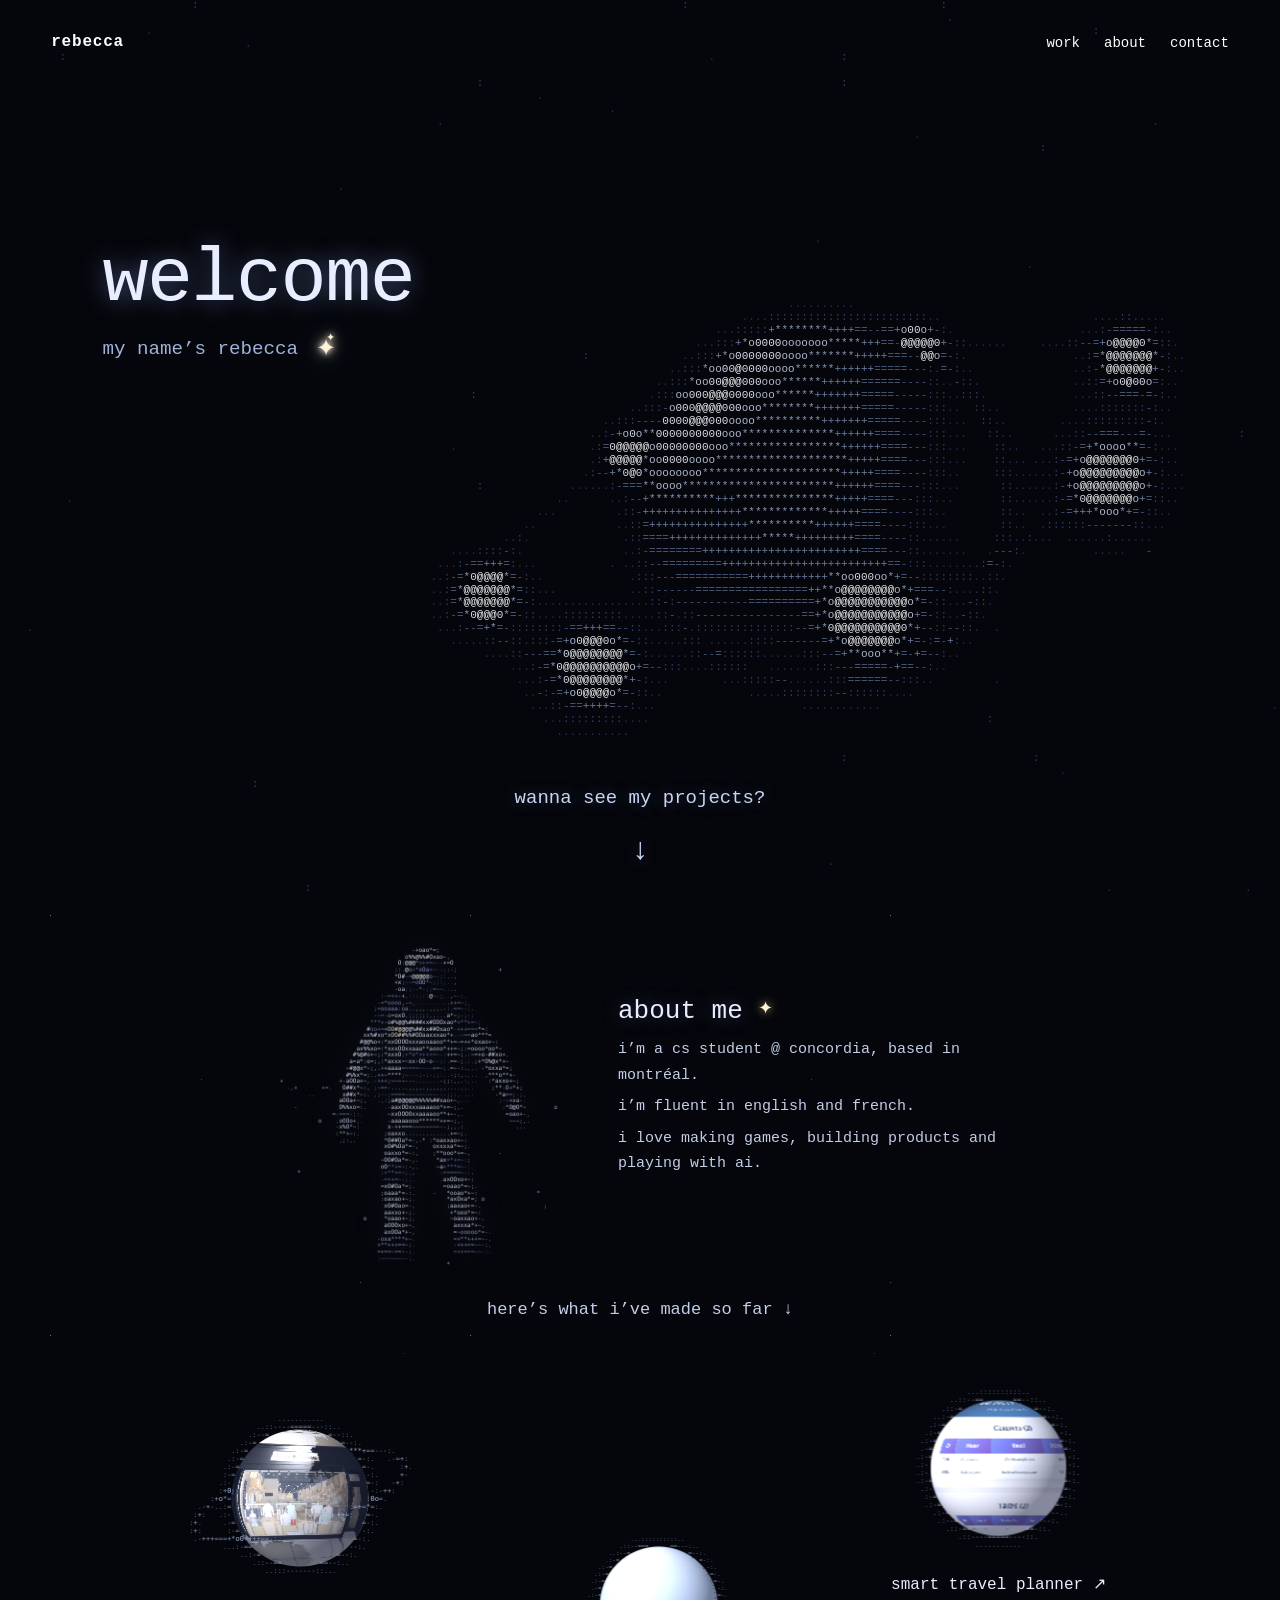
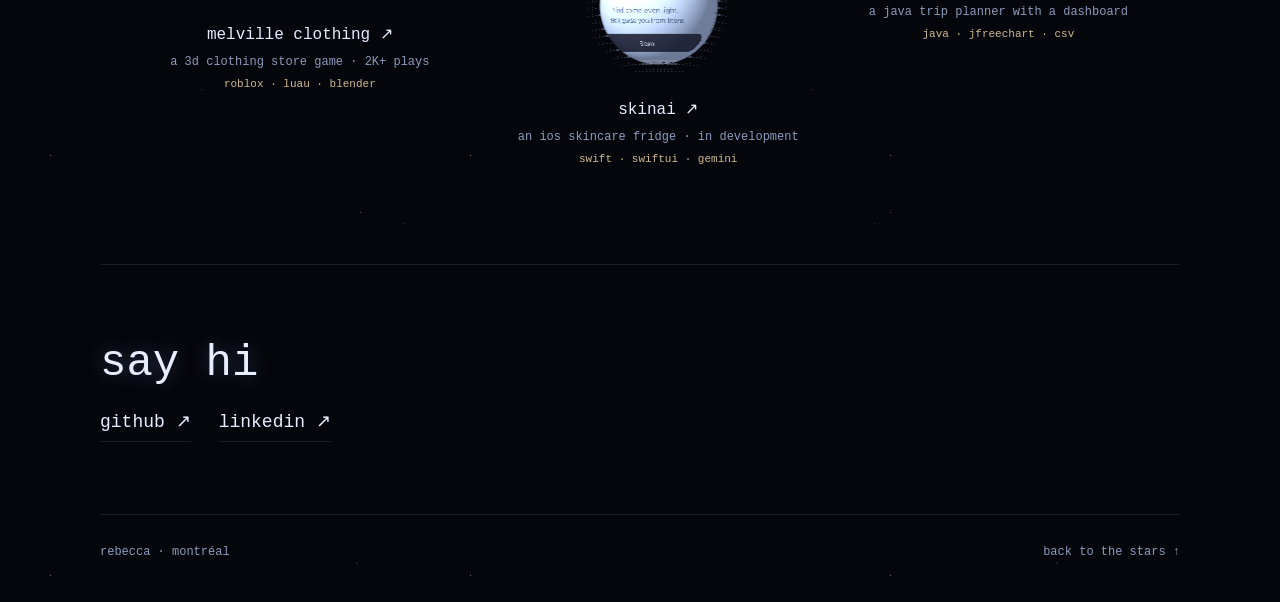
==== commit ed2c722a: "Add English and French to about me" ====
--- a/index.html
+++ b/index.html
@@ -35,6 +35,7 @@
       <div class="sp-hello-text">
         <h2 id="about-title">about me <span aria-hidden="true">✦</span></h2>
         <p>i’m a cs student @ concordia, based in montréal.</p>
+        <p>i’m fluent in english and french.</p>
         <p>i love making games, building products and playing with ai.</p>
       </div>
     </section>
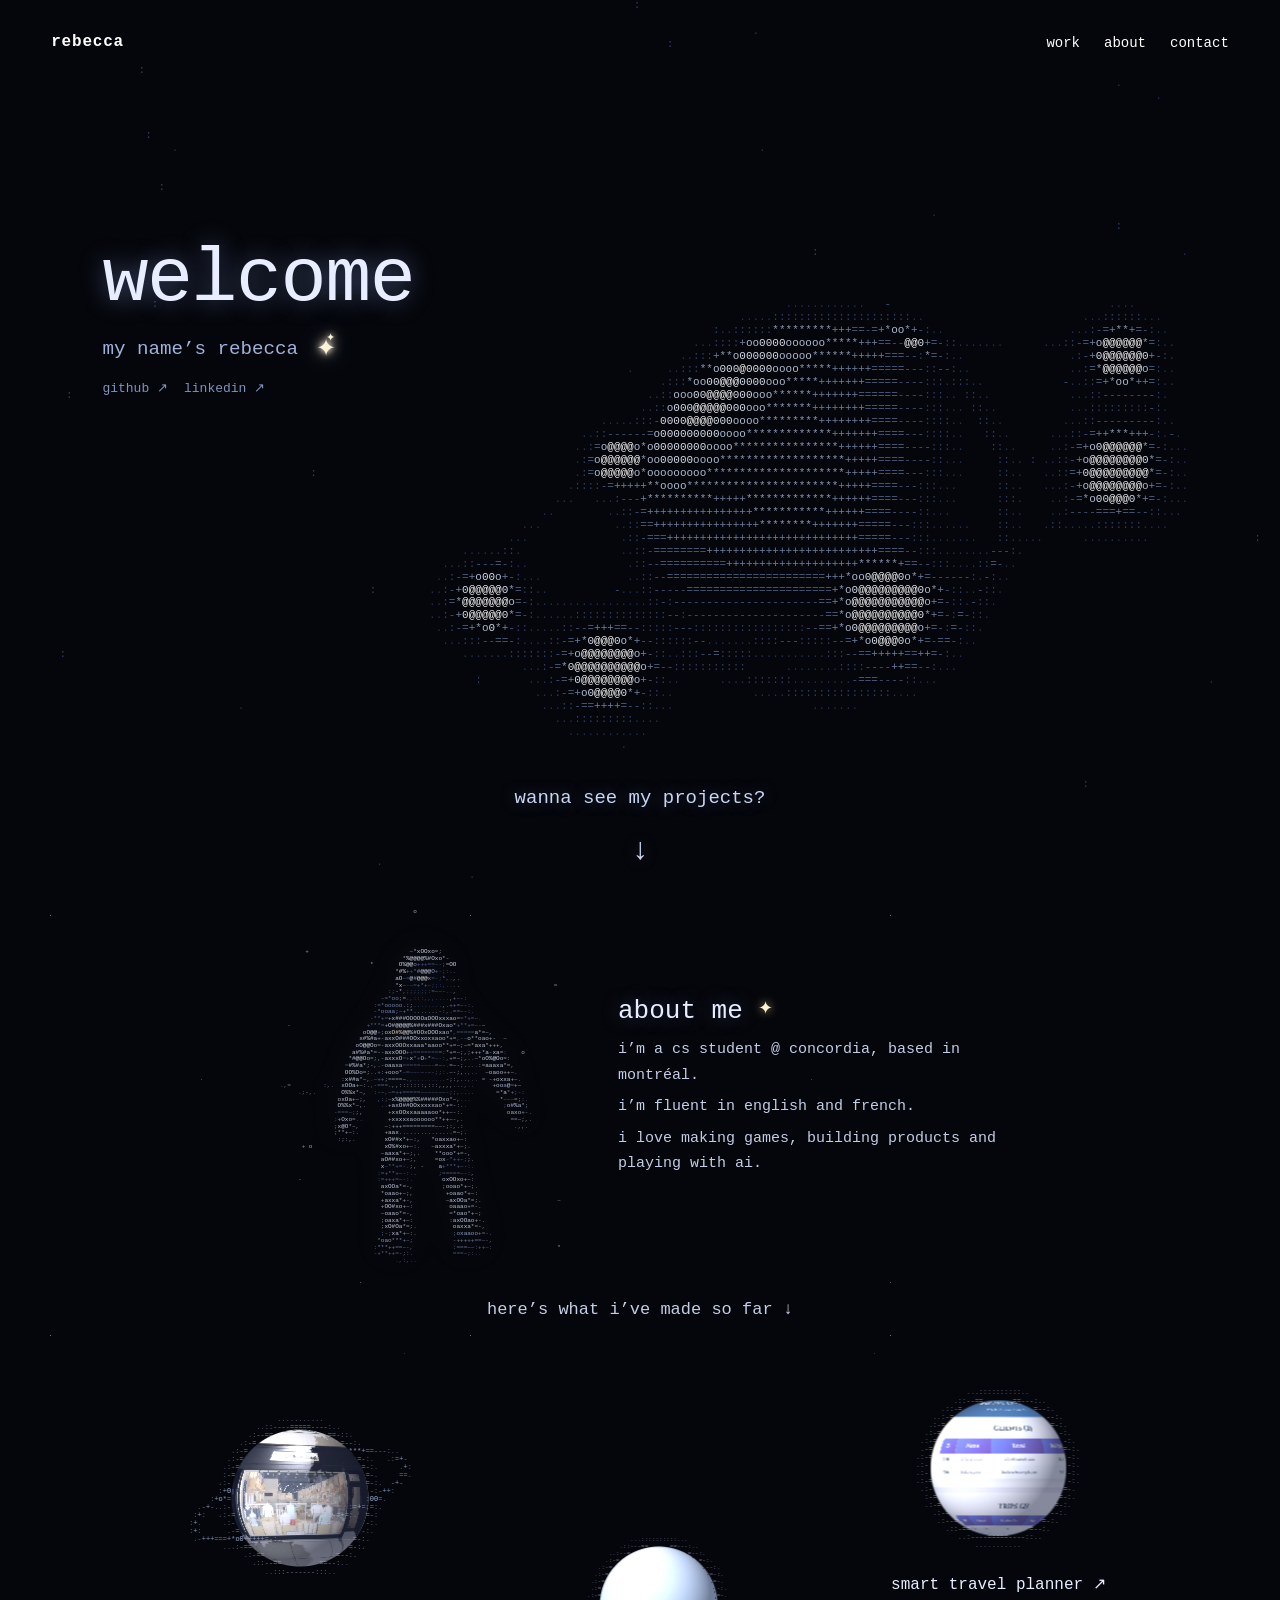
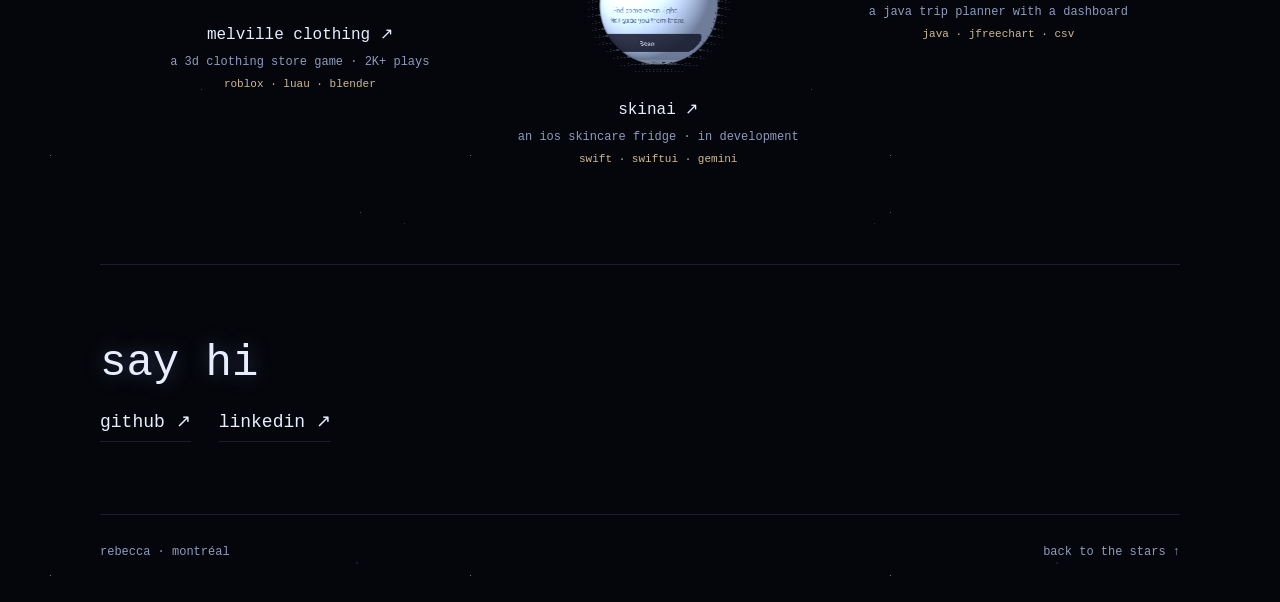
==== commit 510cc9f7: "Add GitHub and LinkedIn links under the hero name" ====
--- a/index.html
+++ b/index.html
@@ -5,7 +5,7 @@
   <meta name="viewport" content="width=device-width, initial-scale=1" />
   <meta name="description" content="Rebecca — second-year Computer Science student at Concordia University in Montréal, sharing projects in product development, AI, and interactive experiences." />
   <title>Rebecca — Portfolio</title>
-  <link rel="stylesheet" href="styles.css?v=20261008-travel" />
+  <link rel="stylesheet" href="styles.css?v=20261107-links" />
 </head>
 <body class="space-page">
   <header class="site-header">
@@ -23,6 +23,7 @@
       <div class="ascii-hero-text">
         <h1 id="hero-title">welcome</h1>
         <p>my name’s rebecca <span class="sparkle" aria-hidden="true"><span>✦</span><span>✦</span><span>✦</span></span></p>
+        <p class="hero-links"><a href="https://github.com/re-messi" target="_blank" rel="noreferrer">github ↗</a><a href="https://www.linkedin.com/in/re-messi/" target="_blank" rel="noreferrer">linkedin ↗</a></p>
       </div>
       <a class="projects-prompt" href="#work">
         <span>wanna see my projects?</span>
--- a/styles.css
+++ b/styles.css
@@ -504,3 +504,7 @@
 @media (prefers-reduced-motion: reduce) { .astronaut { animation: none; } }
 
 .world { position: relative; }
+
+.ascii-hero-text .hero-links { display: flex; gap: 16px; margin-top: 14px; font-size: 13px; }
+.hero-links a { color: #7f93bd; text-decoration: none; transition: color .3s; }
+.hero-links a:hover, .hero-links a:focus-visible { color: #dfe8ff; }
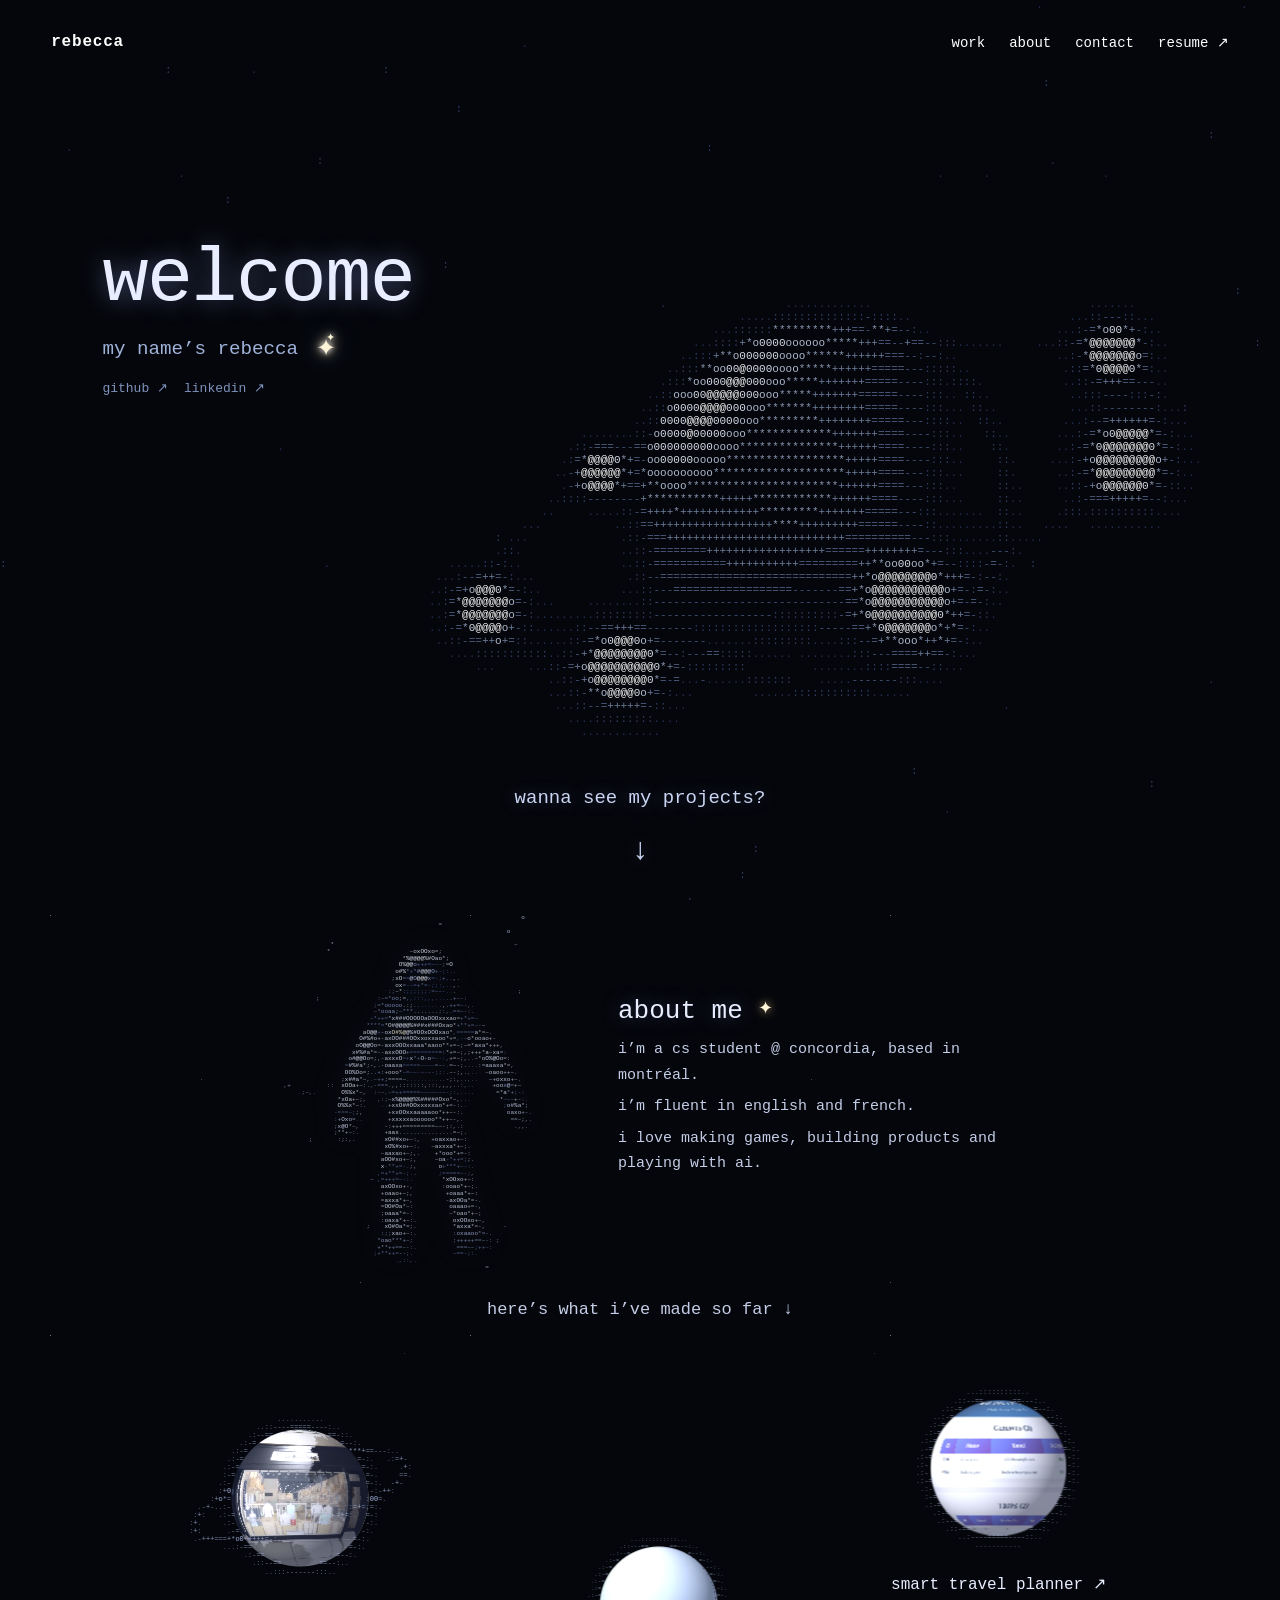
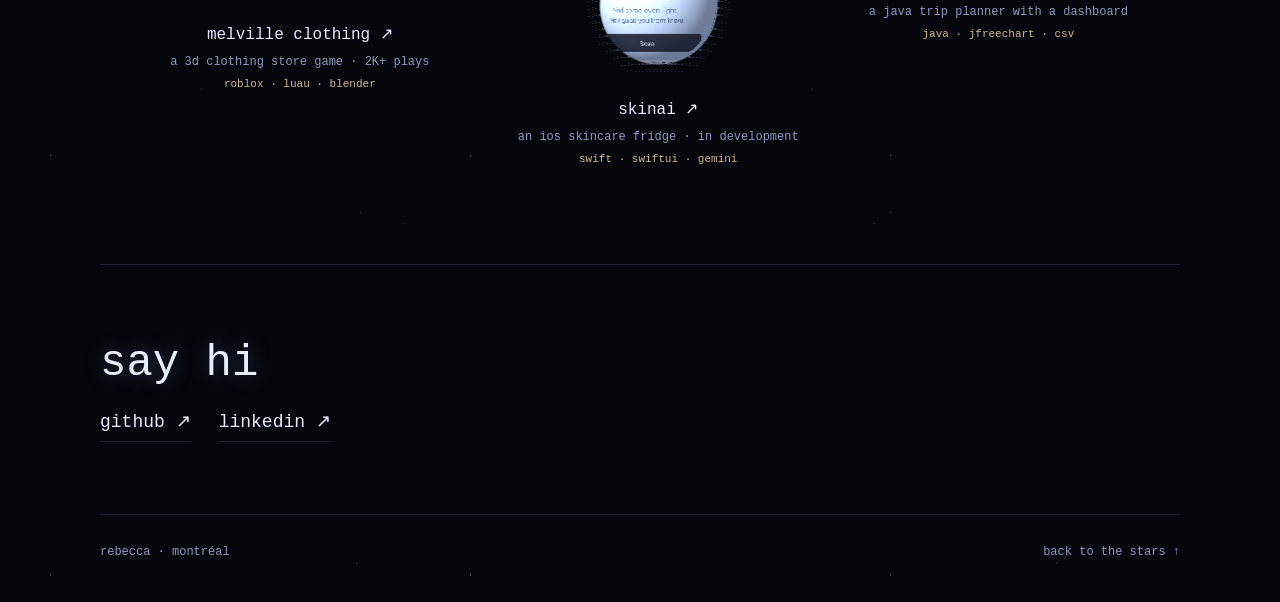
==== commit 4fff6aec: "Add resume link and fix hero GitHub/LinkedIn links" ====
--- a/index.html
+++ b/index.html
@@ -5,7 +5,7 @@
   <meta name="viewport" content="width=device-width, initial-scale=1" />
   <meta name="description" content="Rebecca — second-year Computer Science student at Concordia University in Montréal, sharing projects in product development, AI, and interactive experiences." />
   <title>Rebecca — Portfolio</title>
-  <link rel="stylesheet" href="styles.css?v=20261107-links" />
+  <link rel="stylesheet" href="styles.css?v=20261107-links2" />
 </head>
 <body class="space-page">
   <header class="site-header">
@@ -14,6 +14,7 @@
       <a href="#work">Work</a>
       <a href="#about">About</a>
       <a href="#contact">Contact</a>
+      <a href="resume.pdf" target="_blank" rel="noreferrer">Resume ↗</a>
     </nav>
   </header>
 
--- a/styles.css
+++ b/styles.css
@@ -508,3 +508,4 @@
 .ascii-hero-text .hero-links { display: flex; gap: 16px; margin-top: 14px; font-size: 13px; }
 .hero-links a { color: #7f93bd; text-decoration: none; transition: color .3s; }
 .hero-links a:hover, .hero-links a:focus-visible { color: #dfe8ff; }
+.ascii-hero-text .hero-links a { pointer-events: auto; }
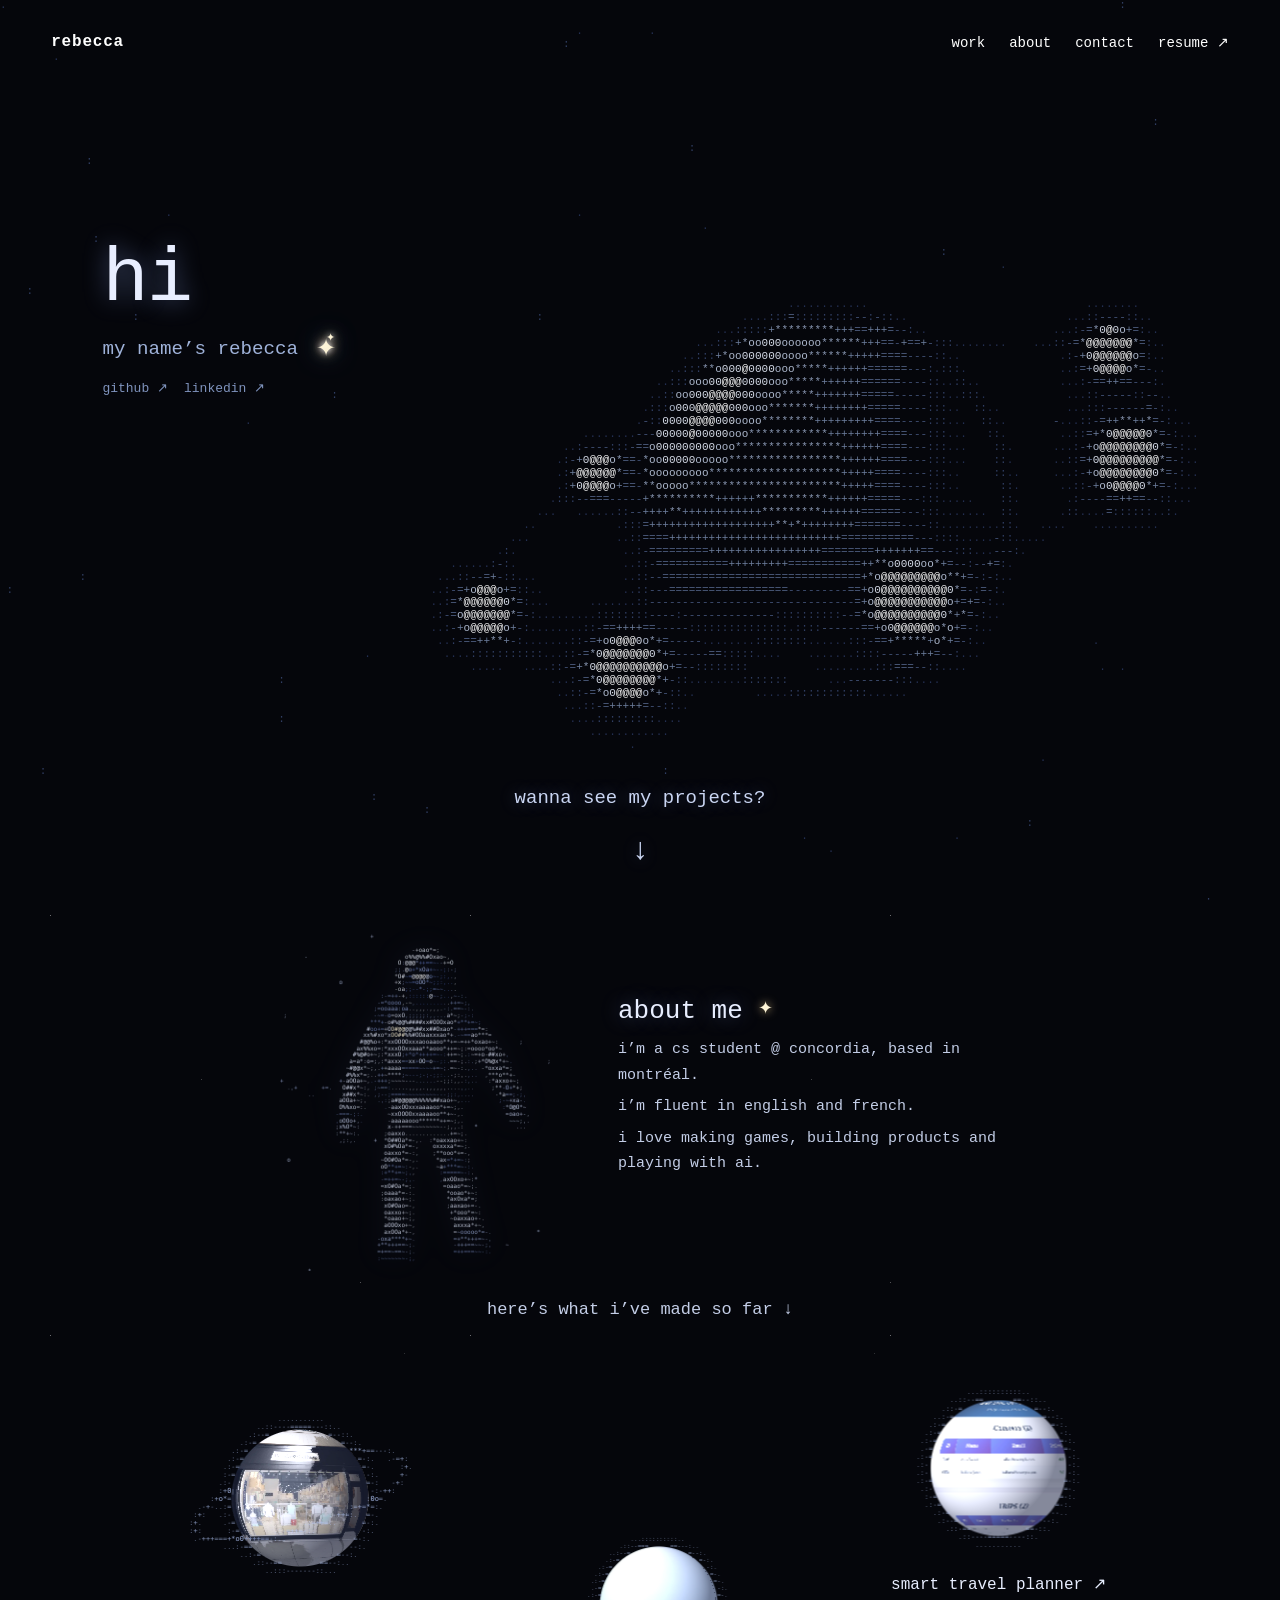
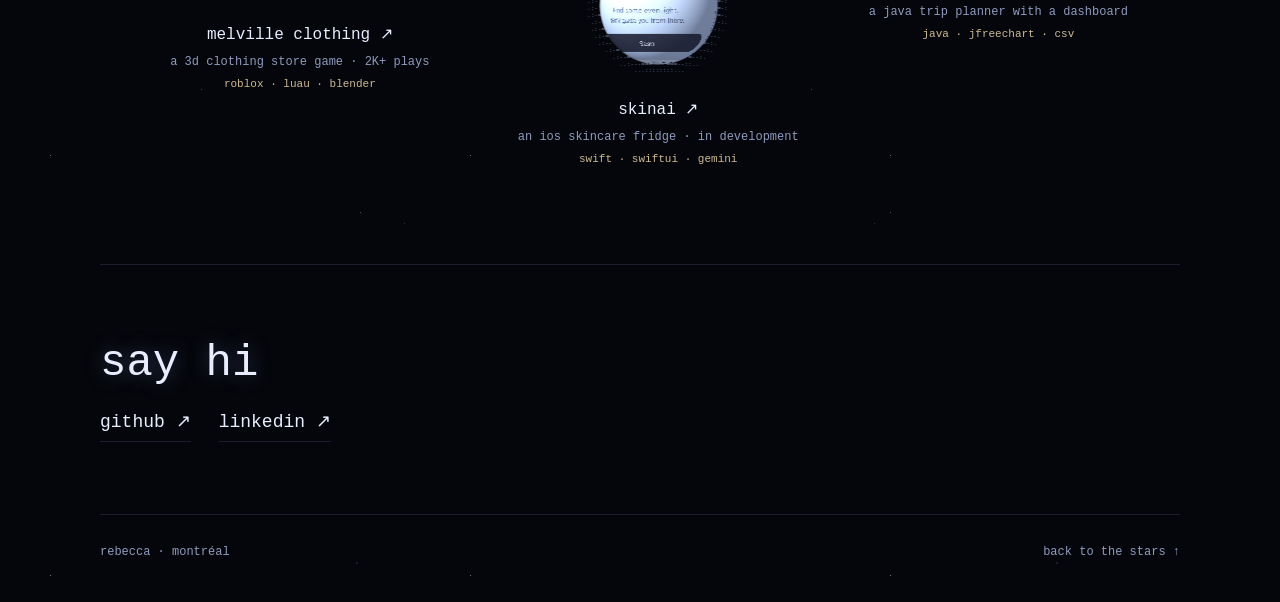
==== commit f47c5ff5: "Change welcome text to hi in hero section" ====
--- a/index.html
+++ b/index.html
@@ -22,7 +22,7 @@
     <section class="hero ascii-hero" aria-labelledby="hero-title">
       <canvas class="ascii-planet" aria-hidden="true"></canvas>
       <div class="ascii-hero-text">
-        <h1 id="hero-title">welcome</h1>
+        <h1 id="hero-title">hi</h1>
         <p>my name’s rebecca <span class="sparkle" aria-hidden="true"><span>✦</span><span>✦</span><span>✦</span></span></p>
         <p class="hero-links"><a href="https://github.com/re-messi" target="_blank" rel="noreferrer">github ↗</a><a href="https://www.linkedin.com/in/re-messi/" target="_blank" rel="noreferrer">linkedin ↗</a></p>
       </div>
